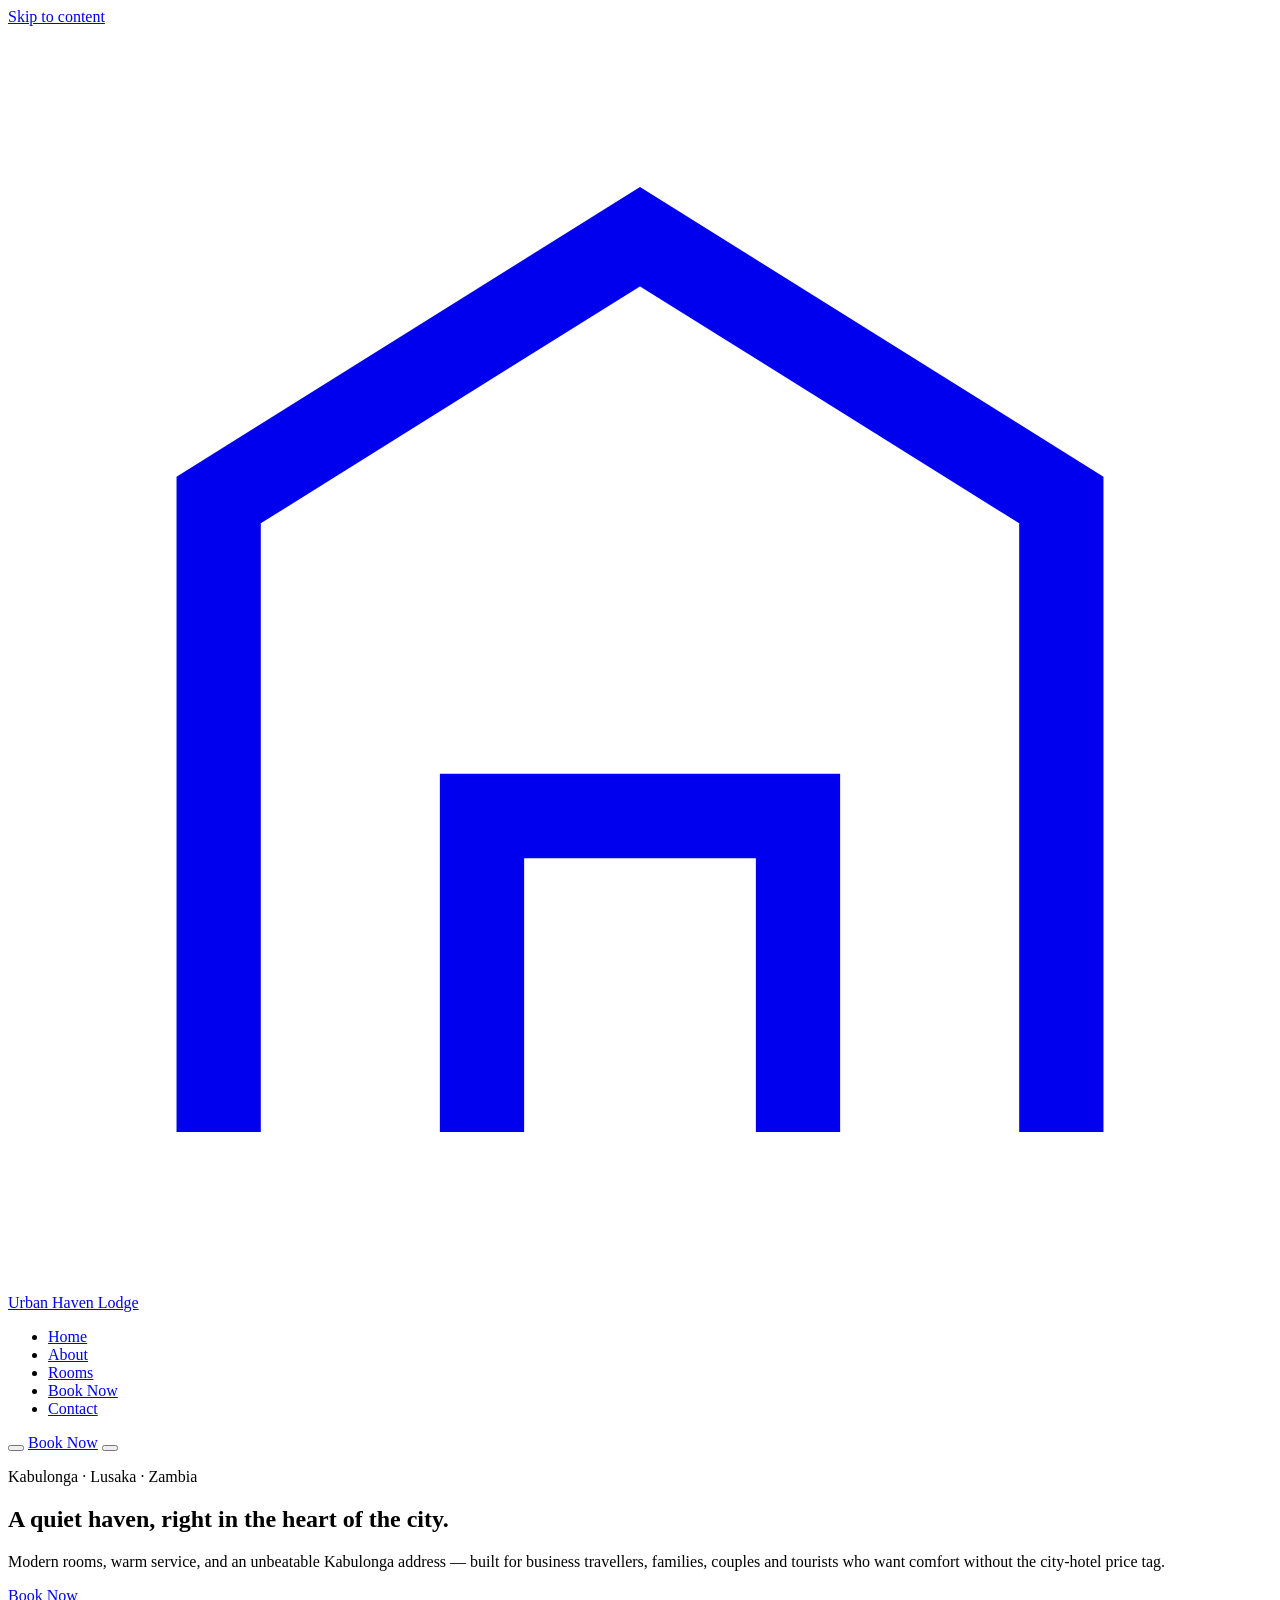
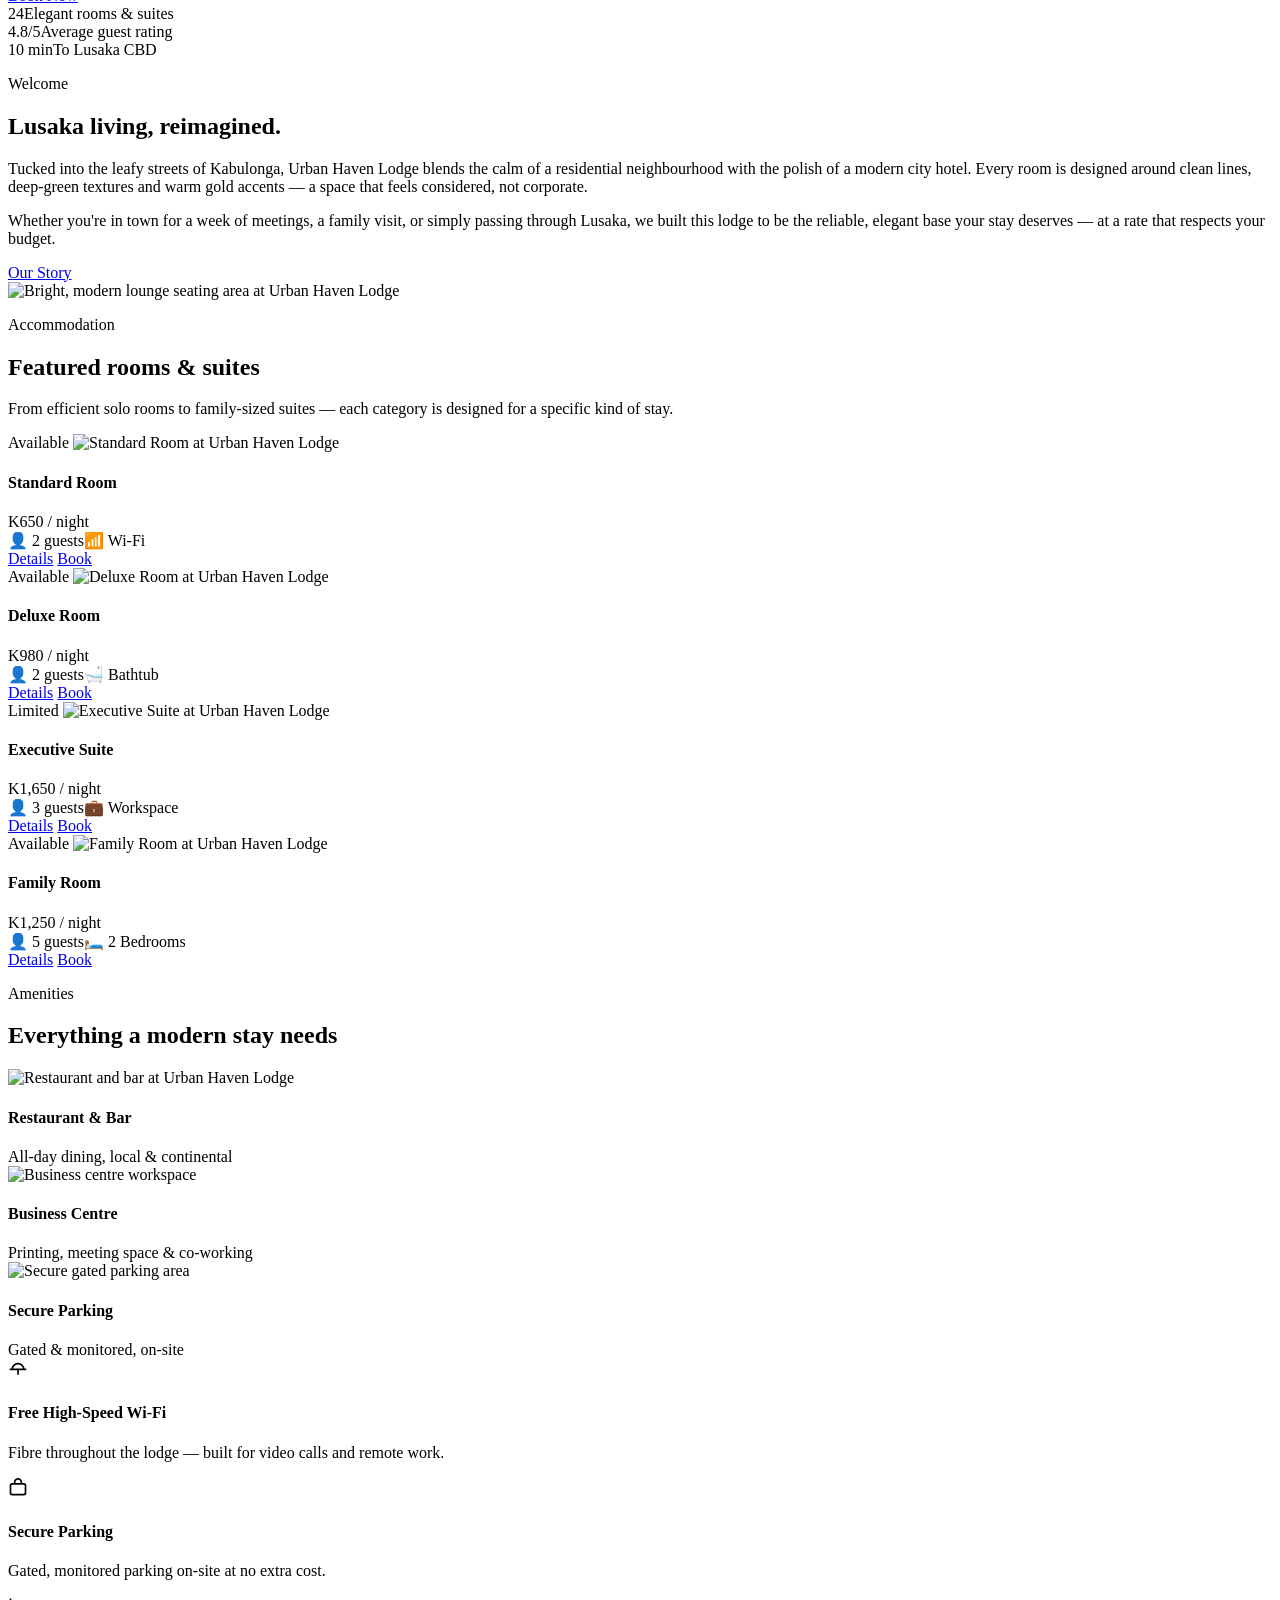
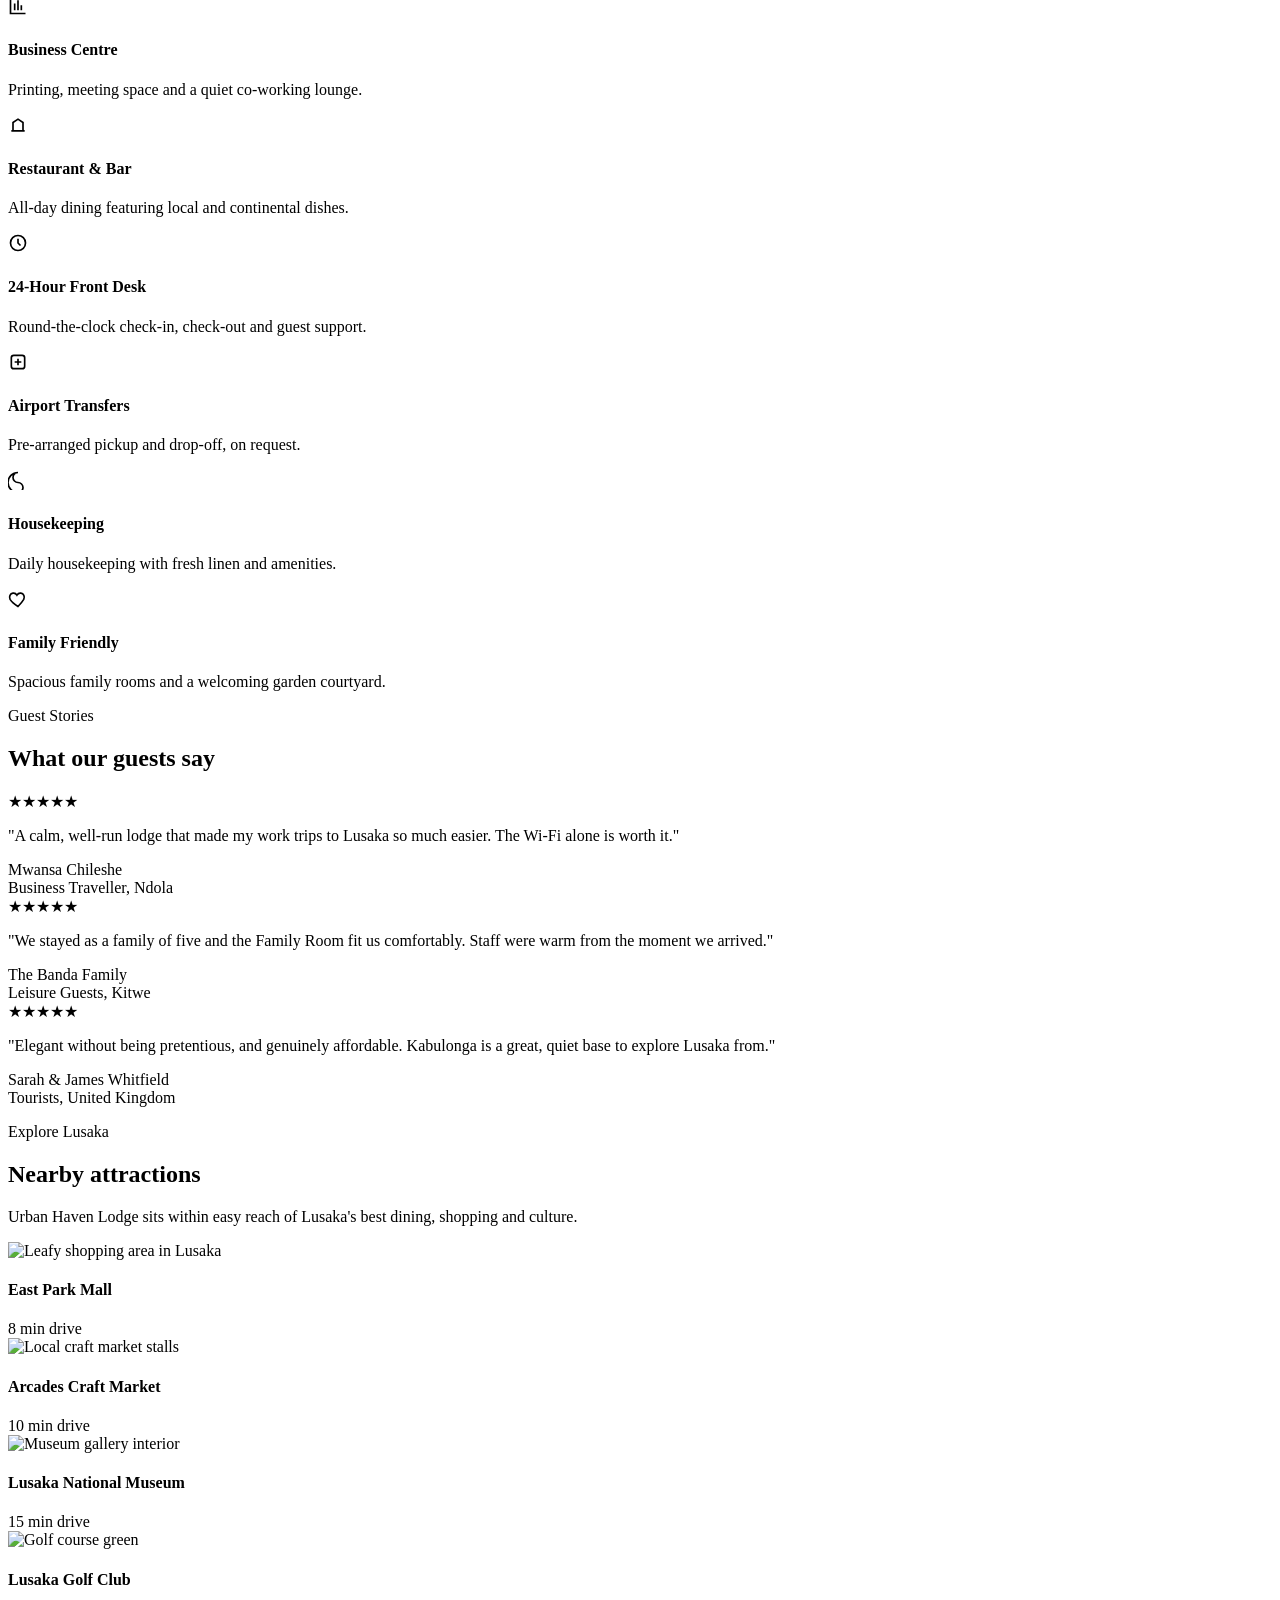
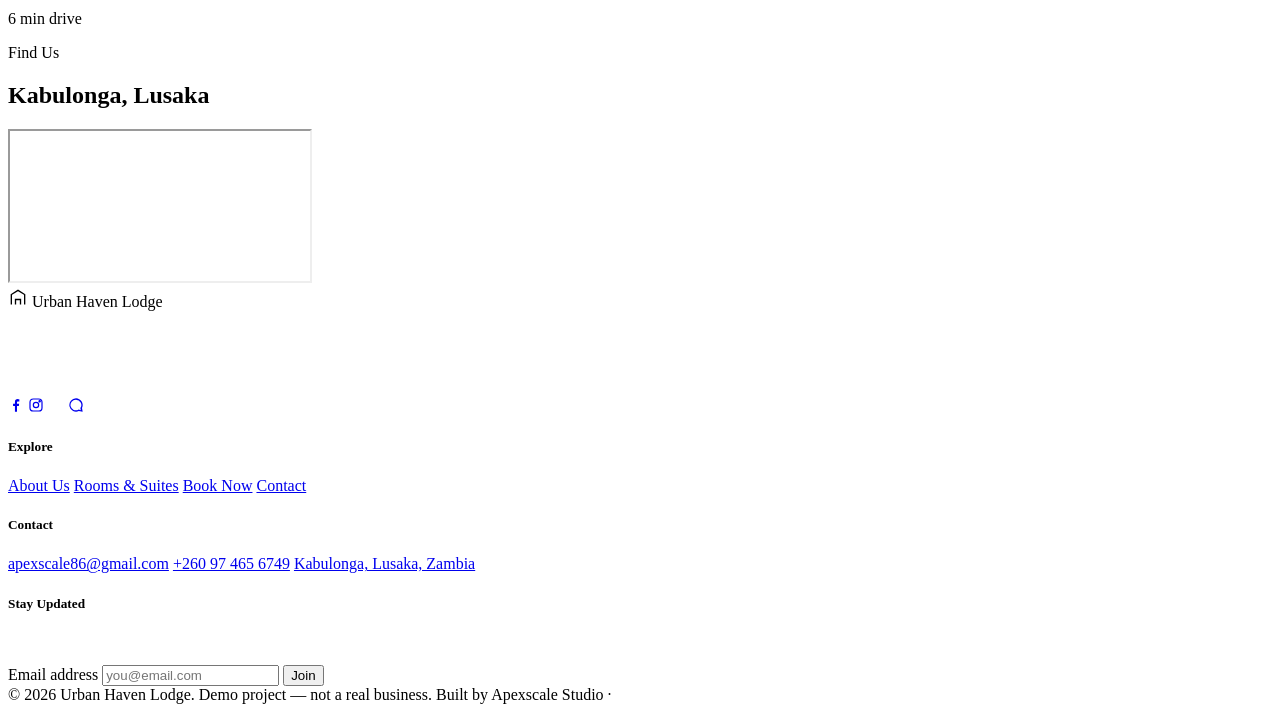
==== index.html @ d91c9e2f "Rename index (11).html to index.html" ====
<!DOCTYPE html>
<html>

<head>
  <meta charset="UTF-8">
  <meta name="viewport" content="width=device-width, initial-scale=1">
  <title></title>
</head>

<body>
  
</body>

</html>
<!DOCTYPE html>
<html lang="en">
<head>
<meta charset="UTF-8">
<meta name="viewport" content="width=device-width, initial-scale=1.0">
<title>Urban Haven Lodge — Boutique City Lodge in Kabulonga, Lusaka</title>
<meta name="description" content="Urban Haven Lodge is a modern, elegant city lodge in Kabulonga, Lusaka — designed for business travellers, families, couples and tourists. Book your stay today.">
<link rel="preconnect" href="https://fonts.googleapis.com">
<link href="https://fonts.googleapis.com/css2?family=Fraunces:opsz,wght@9..144,500;9..144,600;9..144,700&family=Inter:wght@400;500;600;700&family=JetBrains+Mono:wght@500&display=swap" rel="stylesheet">
<link rel="stylesheet" href="assets/css/style.css">
</head>
<body>
<div class="page-loader"><div class="loader-mark" aria-hidden="true"></div></div>
<a class="skip-link" href="#main">Skip to content</a>

<!-- ============================= HEADER ============================= -->
<header class="site-header">
  <nav class="nav" aria-label="Primary">
    <a href="index.html" class="brand">
      <span class="brand-mark" aria-hidden="true">
        <svg viewBox="0 0 24 24" fill="none" stroke="currentColor" stroke-width="1.6"><path d="M4 21V9l8-5 8 5v12"/><path d="M9 21v-6h6v6"/></svg>
      </span>
      Urban Haven Lodge
    </a>
    <ul class="nav-links" id="nav-links">
      <li><a href="index.html" class="active">Home</a></li>
      <li><a href="about.html">About</a></li>
      <li><a href="rooms.html">Rooms</a></li>
      <li><a href="booking.html">Book Now</a></li>
      <li><a href="contact.html">Contact</a></li>
    </ul>
    <div class="nav-actions">
      <button class="theme-toggle" aria-label="Toggle dark mode"></button>
      <a href="booking.html" class="btn btn-gold btn-sm">Book Now</a>
      <button class="nav-toggle" aria-label="Toggle menu" aria-expanded="false"></button>
    </div>
  </nav>
</header>

<main id="main">

  <!-- ============================= HERO ============================= -->
  <section class="hero" style="--hero-img:url('https://images.unsplash.com/photo-1566073771259-6a8506099945?q=80&w=1740&auto=format&fit=crop')">
    <div class="hero-inner">
      <div>
        <p class="hero-eyebrow">Kabulonga · Lusaka · Zambia</p>
        <h1>A quiet haven, right in the heart of the city.</h1>
        <p>Modern rooms, warm service, and an unbeatable Kabulonga address — built for business travellers, families, couples and tourists who want comfort without the city-hotel price tag.</p>
        <div class="hero-ctas">
          <a href="booking.html" class="btn btn-gold">Book Now</a>
          <a href="rooms.html" class="btn btn-outline" style="color:#fff;">View Rooms</a>
        </div>
      </div>
      <div class="hero-stats">
        <div class="hero-stat"><span class="num">24</span><span class="label">Elegant rooms &amp; suites</span></div>
        <div class="hero-stat"><span class="num">4.8/5</span><span class="label">Average guest rating</span></div>
        <div class="hero-stat"><span class="num">10 min</span><span class="label">To Lusaka CBD</span></div>
      </div>
    </div>
  </section>

  <!-- ============================= INTRO ============================= -->
  <section class="section">
    <div class="container split">
      <div>
        <p class="eyebrow">Welcome</p>
        <h2>Lusaka living, reimagined.</h2>
        <div class="rule"></div>
        <p>Tucked into the leafy streets of Kabulonga, Urban Haven Lodge blends the calm of a residential neighbourhood with the polish of a modern city hotel. Every room is designed around clean lines, deep-green textures and warm gold accents — a space that feels considered, not corporate.</p>
        <p>Whether you're in town for a week of meetings, a family visit, or simply passing through Lusaka, we built this lodge to be the reliable, elegant base your stay deserves — at a rate that respects your budget.</p>
        <a href="about.html" class="btn btn-primary">Our Story</a>
      </div>
      <img src="https://images.unsplash.com/photo-1631049307264-da0ec9d70304?q=80&w=1200&auto=format&fit=crop" alt="Bright, modern lounge seating area at Urban Haven Lodge" loading="lazy">
    </div>
  </section>

  <!-- ============================= FEATURED ROOMS ============================= -->
  <section class="section section-alt">
    <div class="container">
      <div class="section-head center">
        <p class="eyebrow">Accommodation</p>
        <h2>Featured rooms &amp; suites</h2>
        <p>From efficient solo rooms to family-sized suites — each category is designed for a specific kind of stay.</p>
      </div>

      <div class="grid-4">
        <!-- Standard -->
        <article class="room-card" data-room-card data-name="standard room" data-capacity="2">
          <div class="room-media">
            <span class="badge available">Available</span>
            <img src="https://images.unsplash.com/photo-1611892440504-42a792e24d32?q=80&w=900&auto=format&fit=crop" alt="Standard Room at Urban Haven Lodge" loading="lazy">
          </div>
          <div class="room-body">
            <h4>Standard Room</h4>
            <div class="room-price">K650 <span>/ night</span></div>
            <div class="room-meta"><span>👤 2 guests</span><span>📶 Wi-Fi</span></div>
            <div class="room-actions">
              <a href="rooms.html#standard" class="btn btn-outline btn-sm">Details</a>
              <a href="booking.html?room=standard" class="btn btn-primary btn-sm">Book</a>
            </div>
          </div>
        </article>
        <!-- Deluxe -->
        <article class="room-card" data-room-card data-name="deluxe room" data-capacity="2">
          <div class="room-media">
            <span class="badge available">Available</span>
            <img src="https://images.unsplash.com/photo-1590490360182-c33d57733427?q=80&w=900&auto=format&fit=crop" alt="Deluxe Room at Urban Haven Lodge" loading="lazy">
          </div>
          <div class="room-body">
            <h4>Deluxe Room</h4>
            <div class="room-price">K980 <span>/ night</span></div>
            <div class="room-meta"><span>👤 2 guests</span><span>🛁 Bathtub</span></div>
            <div class="room-actions">
              <a href="rooms.html#deluxe" class="btn btn-outline btn-sm">Details</a>
              <a href="booking.html?room=deluxe" class="btn btn-primary btn-sm">Book</a>
            </div>
          </div>
        </article>
        <!-- Executive -->
        <article class="room-card" data-room-card data-name="executive suite" data-capacity="3">
          <div class="room-media">
            <span class="badge limited">Limited</span>
            <img src="https://images.unsplash.com/photo-1582719508461-905c673771fd?q=80&w=900&auto=format&fit=crop" alt="Executive Suite at Urban Haven Lodge" loading="lazy">
          </div>
          <div class="room-body">
            <h4>Executive Suite</h4>
            <div class="room-price">K1,650 <span>/ night</span></div>
            <div class="room-meta"><span>👤 3 guests</span><span>💼 Workspace</span></div>
            <div class="room-actions">
              <a href="rooms.html#executive" class="btn btn-outline btn-sm">Details</a>
              <a href="booking.html?room=executive" class="btn btn-primary btn-sm">Book</a>
            </div>
          </div>
        </article>
        <!-- Family -->
        <article class="room-card" data-room-card data-name="family room" data-capacity="5">
          <div class="room-media">
            <span class="badge available">Available</span>
            <img src="https://images.unsplash.com/photo-1522771739844-6a9f6d5f14af?q=80&w=900&auto=format&fit=crop" alt="Family Room at Urban Haven Lodge" loading="lazy">
          </div>
          <div class="room-body">
            <h4>Family Room</h4>
            <div class="room-price">K1,250 <span>/ night</span></div>
            <div class="room-meta"><span>👤 5 guests</span><span>🛏️ 2 Bedrooms</span></div>
            <div class="room-actions">
              <a href="rooms.html#family" class="btn btn-outline btn-sm">Details</a>
              <a href="booking.html?room=family" class="btn btn-primary btn-sm">Book</a>
            </div>
          </div>
        </article>
      </div>
    </div>
  </section>

  <!-- ============================= AMENITIES ============================= -->
  <section class="section">
    <div class="container">
      <div class="section-head center">
        <p class="eyebrow">Amenities</p>
        <h2>Everything a modern stay needs</h2>
      </div>

      <div class="grid-3" style="margin-bottom:var(--space-6);">
        <div class="attraction-card">
          <img src="https://images.unsplash.com/photo-1414235077428-338989a2e8c0?q=80&w=800&auto=format&fit=crop" alt="Restaurant and bar at Urban Haven Lodge" loading="lazy">
          <div class="attraction-overlay"><h4>Restaurant &amp; Bar</h4><span>All-day dining, local &amp; continental</span></div>
        </div>
        <div class="attraction-card">
          <img src="https://images.unsplash.com/photo-1497366216548-37526070297c?q=80&w=800&auto=format&fit=crop" alt="Business centre workspace" loading="lazy">
          <div class="attraction-overlay"><h4>Business Centre</h4><span>Printing, meeting space &amp; co-working</span></div>
        </div>
        <div class="attraction-card">
          <img src="https://images.unsplash.com/photo-1621293954908-907159247fc8?q=80&w=800&auto=format&fit=crop" alt="Secure gated parking area" loading="lazy">
          <div class="attraction-overlay"><h4>Secure Parking</h4><span>Gated &amp; monitored, on-site</span></div>
        </div>
      </div>

      <div class="grid-4">
        <div class="amenity-item">
          <div class="amenity-icon"><svg width="20" height="20" viewBox="0 0 24 24" fill="none" stroke="currentColor" stroke-width="2"><path d="M5 12.5a7 7 0 0 1 14 0M2 12.5h20M12 12.5V19"/></svg></div>
          <h4>Free High-Speed Wi-Fi</h4>
          <p>Fibre throughout the lodge — built for video calls and remote work.</p>
        </div>
        <div class="amenity-item">
          <div class="amenity-icon"><svg width="20" height="20" viewBox="0 0 24 24" fill="none" stroke="currentColor" stroke-width="2"><rect x="3" y="7" width="18" height="13" rx="2"/><path d="M8 7V5a4 4 0 0 1 8 0v2"/></svg></div>
          <h4>Secure Parking</h4>
          <p>Gated, monitored parking on-site at no extra cost.</p>
        </div>
        <div class="amenity-item">
          <div class="amenity-icon"><svg width="20" height="20" viewBox="0 0 24 24" fill="none" stroke="currentColor" stroke-width="2"><path d="M3 3v18h18M8 17V9m4 8V5m4 12v-6"/></svg></div>
          <h4>Business Centre</h4>
          <p>Printing, meeting space and a quiet co-working lounge.</p>
        </div>
        <div class="amenity-item">
          <div class="amenity-icon"><svg width="20" height="20" viewBox="0 0 24 24" fill="none" stroke="currentColor" stroke-width="2"><path d="M4 19h16M6 19V9l6-4 6 4v10"/></svg></div>
          <h4>Restaurant &amp; Bar</h4>
          <p>All-day dining featuring local and continental dishes.</p>
        </div>
        <div class="amenity-item">
          <div class="amenity-icon"><svg width="20" height="20" viewBox="0 0 24 24" fill="none" stroke="currentColor" stroke-width="2"><circle cx="12" cy="12" r="9"/><path d="M12 7v5l3 3"/></svg></div>
          <h4>24-Hour Front Desk</h4>
          <p>Round-the-clock check-in, check-out and guest support.</p>
        </div>
        <div class="amenity-item">
          <div class="amenity-icon"><svg width="20" height="20" viewBox="0 0 24 24" fill="none" stroke="currentColor" stroke-width="2"><rect x="4" y="4" width="16" height="16" rx="3"/><path d="M8 12h8M12 8v8"/></svg></div>
          <h4>Airport Transfers</h4>
          <p>Pre-arranged pickup and drop-off, on request.</p>
        </div>
        <div class="amenity-item">
          <div class="amenity-icon"><svg width="20" height="20" viewBox="0 0 24 24" fill="none" stroke="currentColor" stroke-width="2"><path d="M12 3a6 6 0 0 0 0 12 6 6 0 0 1 0 12 9 9 0 1 1 0-24z"/></svg></div>
          <h4>Housekeeping</h4>
          <p>Daily housekeeping with fresh linen and amenities.</p>
        </div>
        <div class="amenity-item">
          <div class="amenity-icon"><svg width="20" height="20" viewBox="0 0 24 24" fill="none" stroke="currentColor" stroke-width="2"><path d="M12 21s-7-4.35-9.5-8.5C.9 9 2.6 5.5 6 5c2-.3 3.7.8 4.7 2.4C11.7 5.8 13.4 4.7 15.4 5c3.4.5 5.1 4 3.5 7.5C16.4 16.65 12 21 12 21z"/></svg></div>
          <h4>Family Friendly</h4>
          <p>Spacious family rooms and a welcoming garden courtyard.</p>
        </div>
      </div>
    </div>
  </section>

  <!-- ============================= TESTIMONIALS ============================= -->
  <section class="section section-alt">
    <div class="container">
      <div class="section-head center">
        <p class="eyebrow">Guest Stories</p>
        <h2>What our guests say</h2>
      </div>
      <div class="testimonial-slider">
        <div class="testimonial-slide">
          <div class="stars">★★★★★</div>
          <p class="testimonial-quote">"A calm, well-run lodge that made my work trips to Lusaka so much easier. The Wi-Fi alone is worth it."</p>
          <div class="testimonial-author">Mwansa Chileshe</div>
          <div class="testimonial-role">Business Traveller, Ndola</div>
        </div>
        <div class="testimonial-slide">
          <div class="stars">★★★★★</div>
          <p class="testimonial-quote">"We stayed as a family of five and the Family Room fit us comfortably. Staff were warm from the moment we arrived."</p>
          <div class="testimonial-author">The Banda Family</div>
          <div class="testimonial-role">Leisure Guests, Kitwe</div>
        </div>
        <div class="testimonial-slide">
          <div class="stars">★★★★★</div>
          <p class="testimonial-quote">"Elegant without being pretentious, and genuinely affordable. Kabulonga is a great, quiet base to explore Lusaka from."</p>
          <div class="testimonial-author">Sarah &amp; James Whitfield</div>
          <div class="testimonial-role">Tourists, United Kingdom</div>
        </div>
      </div>
      <div class="slider-dots"></div>
    </div>
  </section>

  <!-- ============================= NEARBY ATTRACTIONS ============================= -->
  <section class="section">
    <div class="container">
      <div class="section-head center">
        <p class="eyebrow">Explore Lusaka</p>
        <h2>Nearby attractions</h2>
        <p>Urban Haven Lodge sits within easy reach of Lusaka's best dining, shopping and culture.</p>
      </div>
      <div class="grid-4">
        <div class="attraction-card">
          <img src="https://images.unsplash.com/photo-1555529771-122e5d9f2341?q=80&w=800&auto=format&fit=crop" alt="Leafy shopping area in Lusaka" loading="lazy">
          <div class="attraction-overlay"><h4>East Park Mall</h4><span>8 min drive</span></div>
        </div>
        <div class="attraction-card">
          <img src="https://images.unsplash.com/photo-1587474260584-136574528ed5?q=80&w=800&auto=format&fit=crop" alt="Local craft market stalls" loading="lazy">
          <div class="attraction-overlay"><h4>Arcades Craft Market</h4><span>10 min drive</span></div>
        </div>
        <div class="attraction-card">
          <img src="https://images.unsplash.com/photo-1600891964092-4316c288032e?q=80&w=800&auto=format&fit=crop" alt="Museum gallery interior" loading="lazy">
          <div class="attraction-overlay"><h4>Lusaka National Museum</h4><span>15 min drive</span></div>
        </div>
        <div class="attraction-card">
          <img src="https://images.unsplash.com/photo-1554118811-1e0d58224f24?q=80&w=800&auto=format&fit=crop" alt="Golf course green" loading="lazy">
          <div class="attraction-overlay"><h4>Lusaka Golf Club</h4><span>6 min drive</span></div>
        </div>
      </div>
    </div>
  </section>

  <!-- ============================= MAP ============================= -->
  <section class="section section-alt">
    <div class="container">
      <div class="section-head center">
        <p class="eyebrow">Find Us</p>
        <h2>Kabulonga, Lusaka</h2>
      </div>
      <div class="map-placeholder">
        <!-- Replace the src below with your verified Google Maps embed URL before going live -->
        <iframe title="Map showing Urban Haven Lodge location in Kabulonga, Lusaka" loading="lazy"
          src="https://maps.google.com/maps?q=Kabulonga%2C%20Lusaka%2C%20Zambia&t=&z=14&ie=UTF8&iwloc=&output=embed"
          allowfullscreen></iframe>
      </div>
    </div>
  </section>

</main>

<!-- ============================= FOOTER ============================= -->
<footer class="site-footer">
  <div class="container">
    <div class="footer-grid">
      <div>
        <div class="brand" style="margin-bottom:1rem;">
          <span class="brand-mark" aria-hidden="true"><svg viewBox="0 0 24 24" fill="none" stroke="currentColor" stroke-width="1.6" width="20" height="20"><path d="M4 21V9l8-5 8 5v12"/><path d="M9 21v-6h6v6"/></svg></span>
          Urban Haven Lodge
        </div>
        <p style="color:rgba(255,255,255,0.65); max-width:32ch;">A modern, elegant city lodge in Kabulonga, Lusaka — built for every kind of traveller.</p>
        <div class="social-row" aria-label="Social media">
          <a href="#" aria-label="Facebook"><svg width="16" height="16" viewBox="0 0 24 24" fill="currentColor"><path d="M13.5 22v-8.4h2.8l.4-3.3h-3.2V8.2c0-.95.27-1.6 1.63-1.6H17V3.5A22 22 0 0 0 14.5 3c-2.44 0-4.1 1.49-4.1 4.22V10.3H7.6v3.3h2.8V22h3.1z"/></svg></a>
          <a href="#" aria-label="Instagram"><svg width="16" height="16" viewBox="0 0 24 24" fill="none" stroke="currentColor" stroke-width="1.8"><rect x="3" y="3" width="18" height="18" rx="5"/><circle cx="12" cy="12" r="4"/><circle cx="17.5" cy="6.5" r="1"/></svg></a>
          <a href="#" aria-label="X (Twitter)"><svg width="16" height="16" viewBox="0 0 24 24" fill="currentColor"><path d="M4 4l16 16M20 4L4 20"/></svg></a>
          <a href="https://wa.me/260974656749" aria-label="WhatsApp"><svg width="16" height="16" viewBox="0 0 24 24" fill="currentColor"><path d="M12 2a10 10 0 0 0-8.5 15.2L2 22l4.9-1.4A10 10 0 1 0 12 2z" opacity="0"/><path d="M12 2a10 10 0 1 0 4.2 19.1L22 22l-1-5.6A10 10 0 0 0 12 2zm0 2a8 8 0 0 1 6.8 12.2l-.2.3.6 3.2-3.3-.9-.3.2A8 8 0 1 1 12 4z"/></svg></a>
        </div>
      </div>
      <div>
        <h5>Explore</h5>
        <a href="about.html">About Us</a>
        <a href="rooms.html">Rooms &amp; Suites</a>
        <a href="booking.html">Book Now</a>
        <a href="contact.html">Contact</a>
      </div>
      <div>
        <h5>Contact</h5>
        <a href="mailto:apexscale86@gmail.com">apexscale86@gmail.com</a>
        <a href="tel:+260974656749">+260 97 465 6749</a>
        <a href="#">Kabulonga, Lusaka, Zambia</a>
      </div>
      <div>
        <h5>Stay Updated</h5>
        <p style="color:rgba(255,255,255,0.65); font-size:0.9rem;">Offers and lodge news, occasionally.</p>
        <form class="newsletter-form">
          <label class="hidden" for="newsletter-email">Email address</label>
          <input id="newsletter-email" type="email" name="email" placeholder="you@email.com" required>
          <button type="submit" class="btn btn-gold btn-sm">Join</button>
        </form>
      </div>
    </div>
    <div class="footer-bottom">
      <span>&copy; 2026 Urban Haven Lodge. Demo project — not a real business.</span>
      <span>Built by Apexscale Studio · <a href="admin.html" style="color:rgba(255,255,255,0.5);">Staff Login</a></span>
    </div>
  </div>
</footer>

<script src="https://cdn.jsdelivr.net/npm/@supabase/supabase-js@2/dist/umd/supabase.js"></script>
<script src="assets/js/data-store.js"></script>
<script src="assets/js/main.js"></script>
</body>
</html>
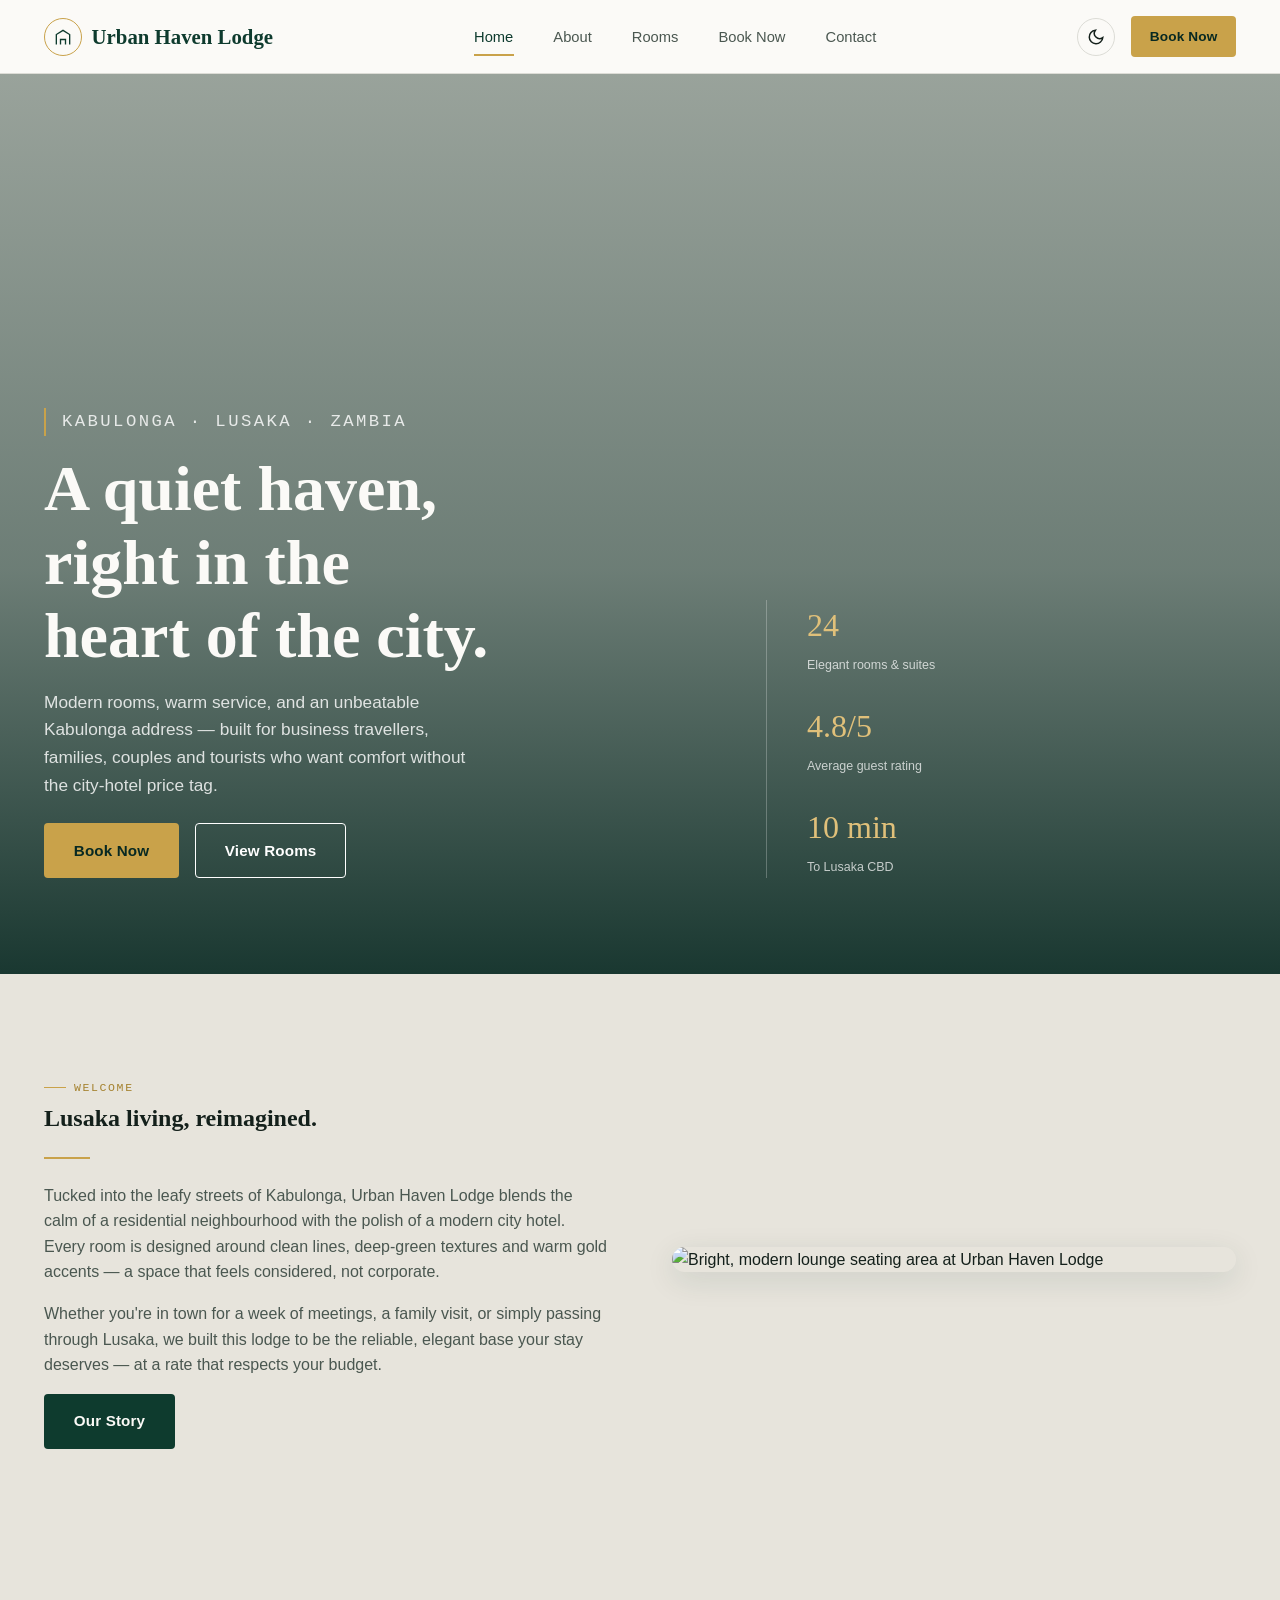
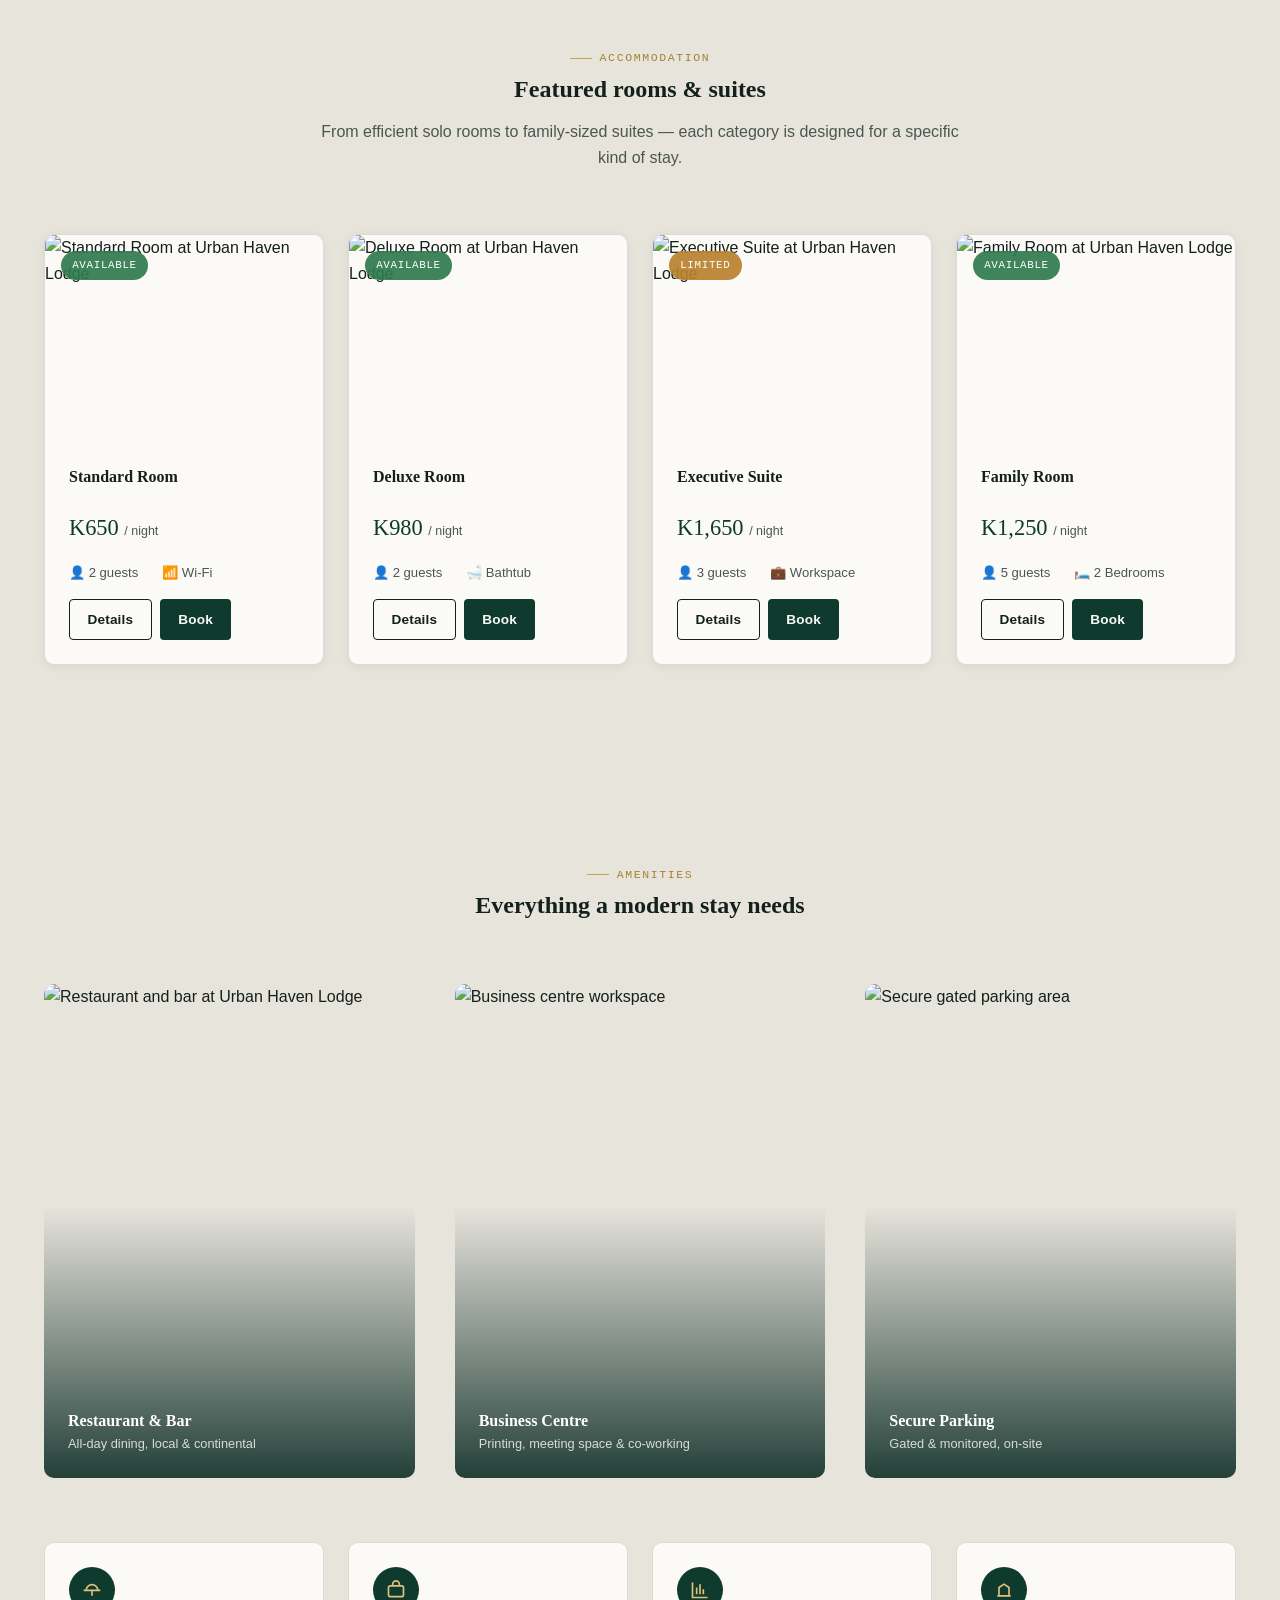
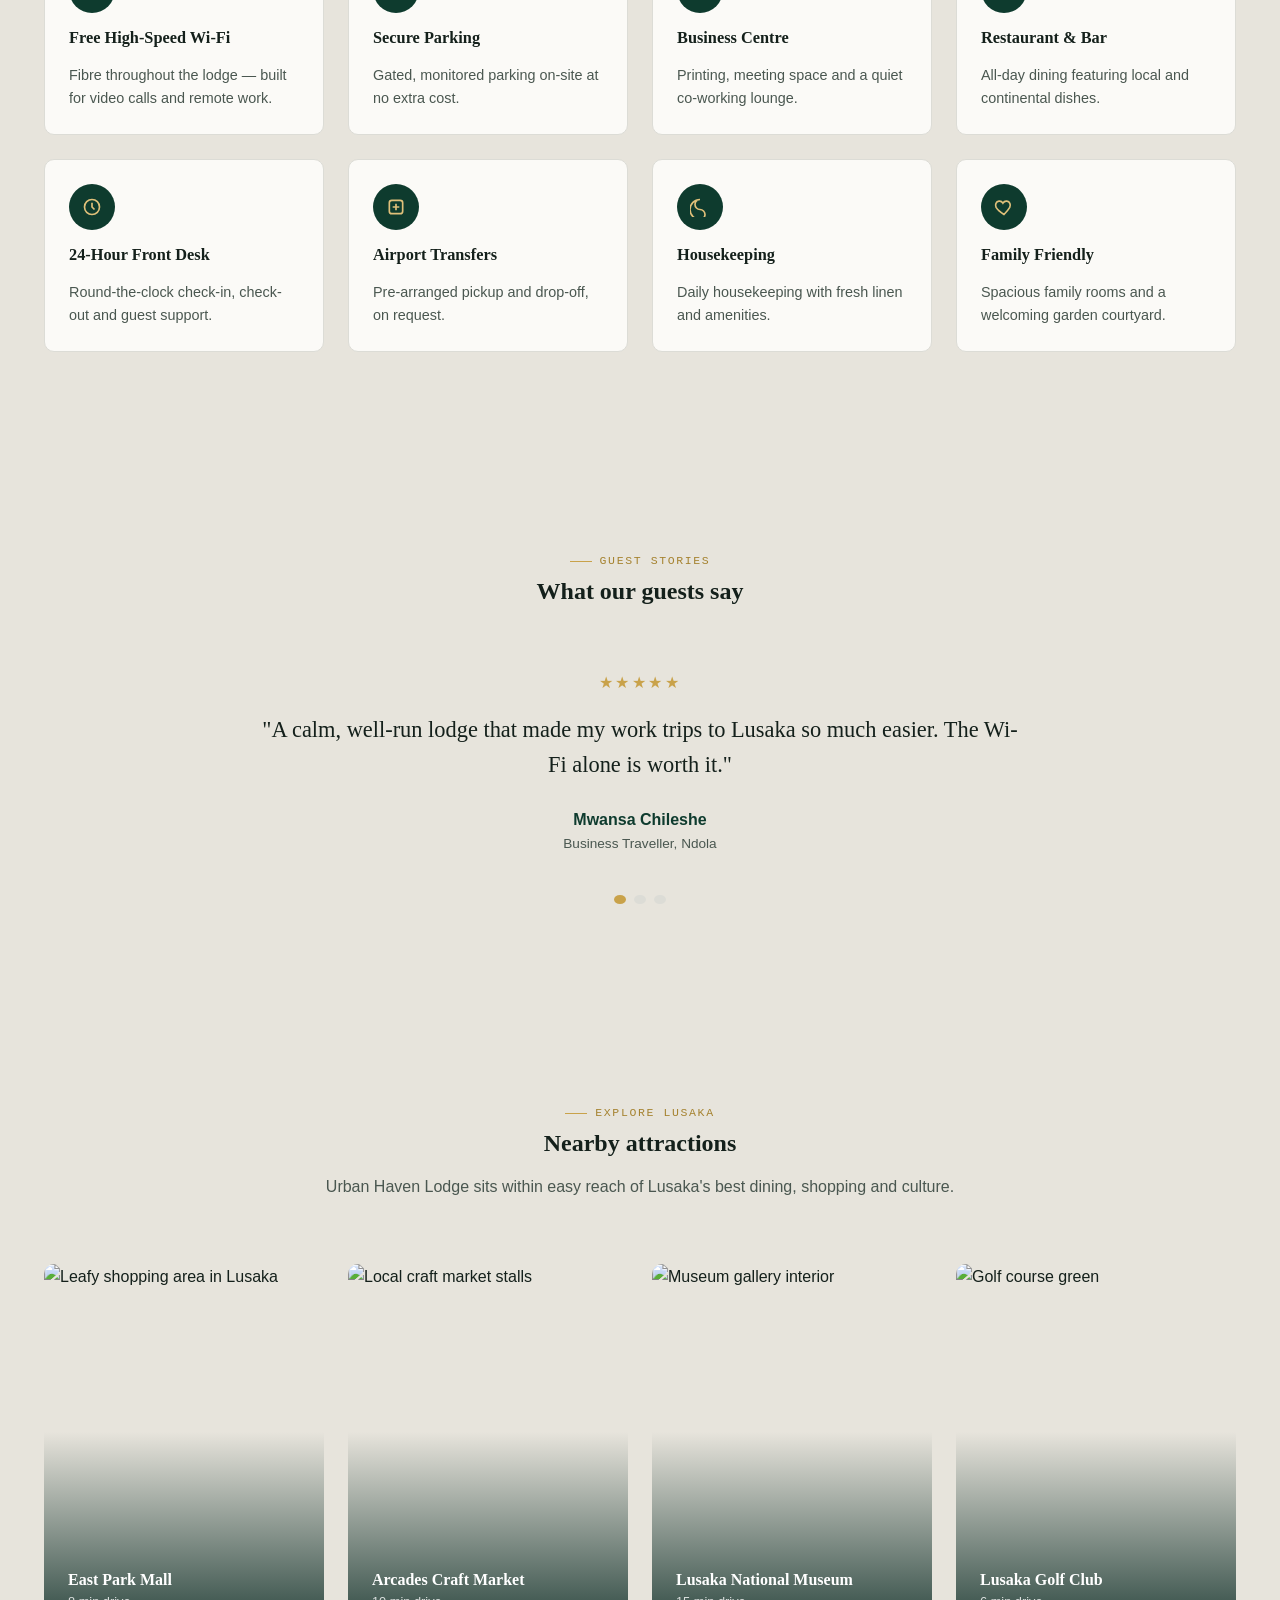
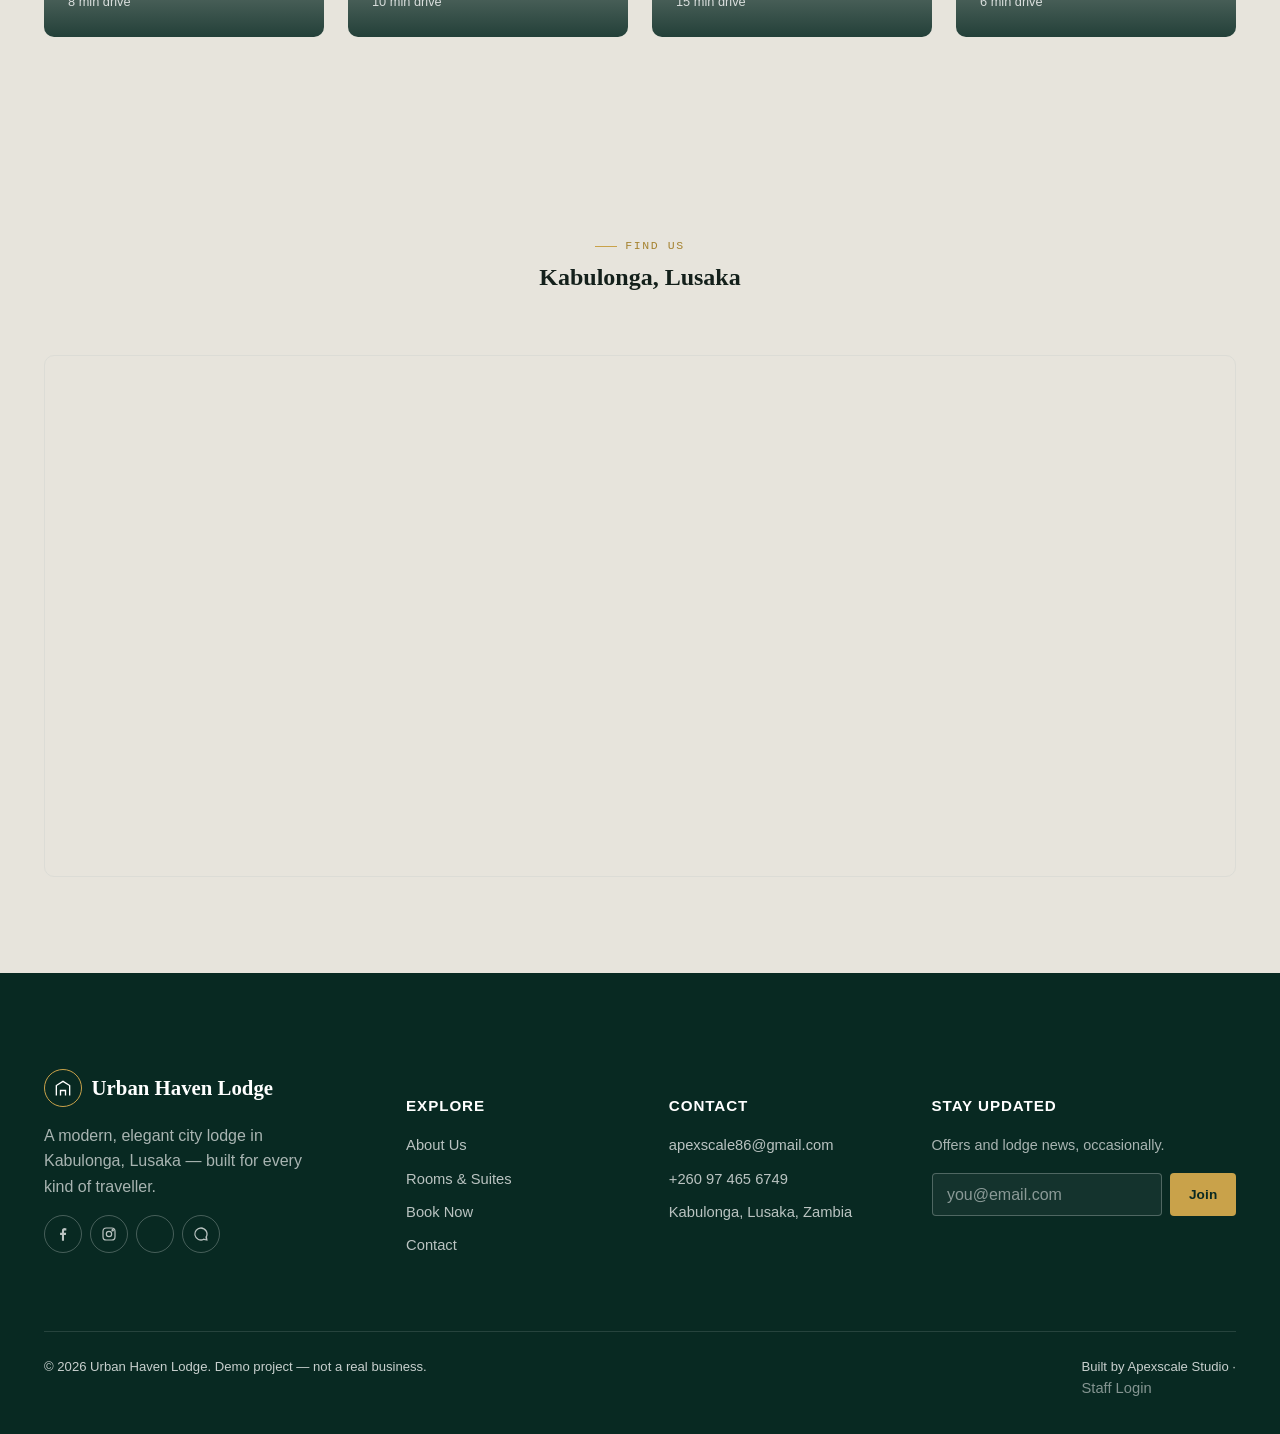
==== commit d9ba1370: "Fix stylesheet link case sensitivity Updated the stylesheet link to use the correct case for the CSS" ====
--- a/index.html
+++ b/index.html
@@ -21,7 +21,7 @@
 <meta name="description" content="Urban Haven Lodge is a modern, elegant city lodge in Kabulonga, Lusaka — designed for business travellers, families, couples and tourists. Book your stay today.">
 <link rel="preconnect" href="https://fonts.googleapis.com">
 <link href="https://fonts.googleapis.com/css2?family=Fraunces:opsz,wght@9..144,500;9..144,600;9..144,700&family=Inter:wght@400;500;600;700&family=JetBrains+Mono:wght@500&display=swap" rel="stylesheet">
-<link rel="stylesheet" href="assets/css/style.css">
+<link rel="stylesheet" href="assets/CSS/style.css">
 </head>
 <body>
 <div class="page-loader"><div class="loader-mark" aria-hidden="true"></div></div>
--- a/assets/CSS/style.css
+++ b/assets/CSS/style.css
@@ -0,0 +1,659 @@
+/* =========================================================================
+   URBAN HAVEN LODGE — CORE STYLESHEET
+   Design tokens: Deep Green / White / Gold / Light Gray
+   Typography: Fraunces (display) + Inter (body) + JetBrains Mono (data/labels)
+   ========================================================================= */
+
+:root {
+  /* --- Color tokens --- */
+  --color-primary: #0e3b2e;        /* deep green */
+  --color-primary-light: #16513f;
+  --color-primary-dark: #082922;
+  --color-secondary: #fbfaf7;      /* white (slightly warmed, not stark) */
+  --color-accent: #c9a24a;         /* gold */
+  --color-accent-light: #e0c07a;
+  --color-accent-dark: #a5822f;
+  --color-bg: #e7e4dc;             /* light gray, deepened */
+  --color-bg-alt: #dbd7cc;
+  --color-ink: #14201b;
+  --color-ink-soft: #4a5750;
+  --color-border: #dcdcd6;
+  --color-success: #2f7a4f;
+  --color-warning: #b9812f;
+  --color-danger: #a8402f;
+
+  /* --- Dark mode tokens (overridden below) --- */
+  --surface: var(--color-secondary);
+  --surface-alt: var(--color-bg);
+  --text: var(--color-ink);
+  --text-soft: var(--color-ink-soft);
+  --border: var(--color-border);
+
+  /* --- Type --- */
+  --font-display: 'Fraunces', Georgia, serif;
+  --font-body: 'Inter', -apple-system, BlinkMacSystemFont, sans-serif;
+  --font-mono: 'JetBrains Mono', ui-monospace, monospace;
+
+  /* --- Spacing scale --- */
+  --space-1: 0.25rem;
+  --space-2: 0.5rem;
+  --space-3: 1rem;
+  --space-4: 1.5rem;
+  --space-5: 2.5rem;
+  --space-6: 4rem;
+  --space-7: 6rem;
+
+  /* --- Misc --- */
+  --radius-sm: 4px;
+  --radius-md: 10px;
+  --radius-lg: 18px;
+  --shadow-sm: 0 2px 8px rgba(14, 59, 46, 0.08);
+  --shadow-md: 0 8px 30px rgba(14, 59, 46, 0.12);
+  --shadow-lg: 0 20px 60px rgba(14, 59, 46, 0.18);
+  --container: 1240px;
+  --transition: 220ms cubic-bezier(0.4, 0, 0.2, 1);
+}
+
+[data-theme="dark"] {
+  --surface: #10241d;
+  --surface-alt: #0b1b16;
+  --text: #eef2f0;
+  --text-soft: #b7c3bd;
+  --border: #1f3a30;
+  --color-bg: #0b1b16;
+  --color-bg-alt: #0e211a;
+}
+
+/* --- Reset --- */
+* , *::before, *::after { box-sizing: border-box; }
+html { scroll-behavior: smooth; }
+@media (prefers-reduced-motion: reduce) {
+  html { scroll-behavior: auto; }
+  * { animation-duration: 0.001ms !important; animation-iteration-count: 1 !important; transition-duration: 0.001ms !important; }
+}
+body {
+  margin: 0;
+  font-family: var(--font-body);
+  color: var(--text);
+  background: var(--color-bg);
+  line-height: 1.6;
+  -webkit-font-smoothing: antialiased;
+}
+img { max-width: 100%; display: block; }
+a { color: inherit; text-decoration: none; }
+ul { list-style: none; margin: 0; padding: 0; }
+button { font-family: inherit; cursor: pointer; }
+input, select, textarea { font-family: inherit; font-size: 1rem; }
+h1, h2, h3, h4 { font-family: var(--font-display); margin: 0 0 var(--space-3); line-height: 1.15; font-weight: 600; color: var(--text); }
+p { margin: 0 0 var(--space-3); color: var(--text-soft); }
+
+:focus-visible {
+  outline: 2px solid var(--color-accent);
+  outline-offset: 3px;
+}
+
+.container { max-width: var(--container); margin: 0 auto; padding: 0 var(--space-3); }
+.section { padding: var(--space-5) 0; }
+.section-alt { background: var(--surface-alt); }
+@media (min-width: 700px) {
+  .container { padding: 0 var(--space-4); }
+  .section { padding: var(--space-6) 0; }
+}
+@media (min-width: 1000px) {
+  .section { padding: var(--space-7) 0; }
+}
+.eyebrow {
+  font-family: var(--font-mono);
+  text-transform: uppercase;
+  letter-spacing: 0.14em;
+  font-size: 0.72rem;
+  color: var(--color-accent-dark);
+  display: inline-flex;
+  align-items: center;
+  gap: var(--space-2);
+  margin-bottom: var(--space-2);
+}
+.eyebrow::before {
+  content: "";
+  width: 22px;
+  height: 1px;
+  background: var(--color-accent);
+  display: inline-block;
+}
+.section-head { max-width: 640px; margin-bottom: var(--space-6); }
+.section-head.center { margin-left: auto; margin-right: auto; text-align: center; }
+
+/* --- Buttons --- */
+.btn {
+  display: inline-flex;
+  align-items: center;
+  justify-content: center;
+  gap: var(--space-2);
+  padding: 0.9rem 1.8rem;
+  border-radius: var(--radius-sm);
+  border: 1px solid transparent;
+  font-weight: 600;
+  font-size: 0.95rem;
+  letter-spacing: 0.01em;
+  transition: transform var(--transition), background var(--transition), color var(--transition), border-color var(--transition);
+  white-space: nowrap;
+}
+.btn:hover { transform: translateY(-2px); }
+.btn-gold {
+  background: var(--color-accent);
+  color: var(--color-primary-dark);
+}
+.btn-gold:hover { background: var(--color-accent-light); }
+.btn-outline {
+  background: transparent;
+  border-color: currentColor;
+  color: inherit;
+}
+.btn-outline:hover { background: var(--color-secondary); color: var(--color-primary-dark); }
+.btn-primary {
+  background: var(--color-primary);
+  color: var(--color-secondary);
+}
+.btn-primary:hover { background: var(--color-primary-light); }
+.btn-block { width: 100%; }
+.btn-sm { padding: 0.55rem 1.1rem; font-size: 0.85rem; }
+.btn:disabled { opacity: 0.5; cursor: not-allowed; transform: none; }
+
+/* =========================================================================
+   HEADER / NAV
+   ========================================================================= */
+.site-header {
+  position: sticky;
+  top: 0;
+  z-index: 100;
+  background: var(--surface);
+  border-bottom: 1px solid var(--border);
+}
+.nav {
+  display: flex;
+  align-items: center;
+  justify-content: space-between;
+  padding: var(--space-3) var(--space-4);
+  max-width: var(--container);
+  margin: 0 auto;
+}
+.brand {
+  display: flex;
+  align-items: center;
+  gap: 0.6rem;
+  font-family: var(--font-display);
+  font-size: 1.3rem;
+  font-weight: 600;
+  color: var(--color-primary);
+}
+[data-theme="dark"] .brand { color: var(--color-accent-light); }
+.brand-mark {
+  width: 38px; height: 38px;
+  border-radius: 50%;
+  border: 1.5px solid var(--color-accent);
+  display: flex; align-items: center; justify-content: center;
+}
+.brand-mark svg { width: 20px; height: 20px; }
+
+/* Mobile default: full-screen slide-in panel, hidden until toggled */
+.nav-links {
+  position: fixed;
+  inset: 64px 0 0 0;
+  background: var(--surface);
+  display: flex;
+  flex-direction: column;
+  align-items: flex-start;
+  padding: var(--space-5) var(--space-4);
+  gap: var(--space-4);
+  transform: translateX(100%);
+  transition: transform var(--transition);
+  border-top: 1px solid var(--border);
+  height: calc(100vh - 64px);
+  overflow-y: auto;
+}
+.nav-links.open { transform: translateX(0); }
+.nav-links a {
+  font-size: 1.05rem;
+  font-weight: 500;
+  color: var(--text-soft);
+  position: relative;
+  padding: 0.3rem 0;
+  transition: color var(--transition);
+}
+.nav-links a:hover, .nav-links a.active { color: var(--color-primary); }
+[data-theme="dark"] .nav-links a:hover, [data-theme="dark"] .nav-links a.active { color: var(--color-accent-light); }
+.nav-links a.active::after {
+  content: "";
+  position: absolute; left: 0; bottom: -6px;
+  width: 40px; height: 2px;
+  background: var(--color-accent);
+}
+.nav-actions { display: flex; align-items: center; gap: var(--space-2); }
+.theme-toggle {
+  background: none; border: 1px solid var(--border); border-radius: 50%;
+  width: 38px; height: 38px; display: flex; align-items: center; justify-content: center;
+  color: var(--text); flex-shrink: 0;
+}
+.nav-toggle {
+  display: block;
+  background: none; border: none;
+  width: 26px; height: 20px; position: relative; flex-shrink: 0;
+}
+.nav-toggle span, .nav-toggle::before, .nav-toggle::after {
+  content: ""; position: absolute; left: 0; width: 100%; height: 2px; background: var(--text); transition: var(--transition);
+}
+.nav-toggle::before { top: 0; }
+.nav-toggle span { top: 9px; }
+.nav-toggle::after { top: 18px; }
+.nav-toggle.open::before { transform: translateY(9px) rotate(45deg); }
+.nav-toggle.open::after { transform: translateY(-9px) rotate(-45deg); }
+.nav-toggle.open span { opacity: 0; }
+
+/* Desktop / tablet-landscape: inline row nav, toggle hidden */
+@media (min-width: 900px) {
+  .nav-links {
+    position: static;
+    inset: auto;
+    display: flex;
+    flex-direction: row;
+    align-items: center;
+    gap: var(--space-5);
+    padding: 0;
+    border-top: none;
+    height: auto;
+    overflow: visible;
+    transform: none;
+    background: transparent;
+  }
+  .nav-links a { font-size: 0.92rem; }
+  .nav-actions { gap: var(--space-3); }
+  .nav-toggle { display: none; }
+}
+
+/* =========================================================================
+   HERO
+   ========================================================================= */
+.hero {
+  position: relative;
+  min-height: 100svh;
+  display: flex;
+  align-items: flex-end;
+  color: var(--color-secondary);
+  background: linear-gradient(180deg, rgba(8,41,34,0.35) 0%, rgba(8,41,34,0.55) 55%, rgba(8,41,34,0.92) 100%), var(--hero-img) center/cover no-repeat;
+}
+.hero-inner {
+  max-width: var(--container);
+  margin: 0 auto;
+  width: 100%;
+  padding: var(--space-5) var(--space-3) var(--space-6);
+  display: grid;
+  grid-template-columns: 1fr;
+  gap: var(--space-5);
+  align-items: end;
+}
+.hero-eyebrow {
+  font-family: var(--font-mono);
+  letter-spacing: 0.14em;
+  text-transform: uppercase;
+  font-size: 0.68rem;
+  color: var(--color-accent-light);
+  border-left: 2px solid var(--color-accent);
+  padding-left: var(--space-3);
+  margin-bottom: var(--space-3);
+}
+.hero h1 {
+  font-size: clamp(2rem, 8vw, 4rem);
+  color: var(--color-secondary);
+  margin-bottom: var(--space-3);
+  max-width: 14ch;
+}
+.hero p { color: rgba(255,255,255,0.82); max-width: 44ch; font-size: 1rem; }
+.hero-ctas { display: flex; gap: var(--space-3); margin-top: var(--space-4); flex-wrap: wrap; }
+.hero-ctas .btn { flex: 1 1 auto; }
+.hero-stats {
+  display: flex; flex-direction: row; flex-wrap: wrap; gap: var(--space-4) var(--space-6);
+  border-top: 1px solid rgba(255,255,255,0.25);
+  padding-top: var(--space-4);
+}
+.hero-stat .num { font-family: var(--font-display); font-size: 1.6rem; color: var(--color-accent-light); display: block; }
+.hero-stat .label { font-size: 0.78rem; color: rgba(255,255,255,0.72); }
+
+@media (min-width: 700px) {
+  .hero-inner { padding: var(--space-6) var(--space-4) var(--space-7); }
+  .hero-ctas .btn { flex: 0 0 auto; }
+  .hero-stat .num { font-size: 1.8rem; }
+}
+@media (min-width: 900px) {
+  .hero-inner { grid-template-columns: 1.4fr 1fr; gap: var(--space-6); }
+  .hero-eyebrow { font-size: 0.75rem; }
+  .hero p { font-size: 1.08rem; }
+  .hero-stats {
+    flex-direction: column; flex-wrap: nowrap; gap: var(--space-4);
+    border-top: none; border-left: 1px solid rgba(255,255,255,0.25);
+    padding-top: 0; padding-left: var(--space-5);
+  }
+  .hero-stat .num { font-size: 2rem; }
+}
+
+/* =========================================================================
+   INTRO / SPLIT
+   ========================================================================= */
+.split {
+  display: grid;
+  grid-template-columns: 1fr;
+  gap: var(--space-4);
+  align-items: center;
+}
+.split img { border-radius: var(--radius-lg); box-shadow: var(--shadow-md); order: -1; }
+.split .rule {
+  width: 46px; height: 2px; background: var(--color-accent); margin: var(--space-4) 0;
+}
+@media (min-width: 800px) {
+  .split { grid-template-columns: 1fr 1fr; gap: var(--space-6); }
+  .split img { order: 0; }
+}
+
+/* =========================================================================
+   CARDS — ROOMS
+   ========================================================================= */
+.grid-3 { display: grid; grid-template-columns: 1fr; gap: var(--space-4); }
+.grid-4 { display: grid; grid-template-columns: 1fr; gap: var(--space-4); }
+@media (min-width: 560px) {
+  .grid-3, .grid-4 { grid-template-columns: repeat(2, 1fr); }
+}
+@media (min-width: 1000px) {
+  .grid-3 { grid-template-columns: repeat(3, 1fr); gap: var(--space-5); }
+  .grid-4 { grid-template-columns: repeat(4, 1fr); }
+}
+
+.room-card {
+  background: var(--surface);
+  border-radius: var(--radius-md);
+  overflow: hidden;
+  border: 1px solid var(--border);
+  box-shadow: var(--shadow-sm);
+  transition: box-shadow var(--transition), transform var(--transition);
+  display: flex;
+  flex-direction: column;
+}
+.room-card:hover { box-shadow: var(--shadow-md); transform: translateY(-4px); }
+.room-media { position: relative; aspect-ratio: 4/3; overflow: hidden; }
+.room-media img { width: 100%; height: 100%; object-fit: cover; transition: transform 400ms ease; }
+.room-card:hover .room-media img { transform: scale(1.06); }
+.badge {
+  position: absolute; top: var(--space-3); left: var(--space-3);
+  font-family: var(--font-mono); font-size: 0.68rem; text-transform: uppercase; letter-spacing: 0.06em;
+  padding: 0.35rem 0.7rem; border-radius: 999px; background: rgba(14,59,46,0.9); color: #fff;
+}
+.badge.available { background: rgba(47,122,79,0.92); }
+.badge.limited { background: rgba(185,129,47,0.92); }
+.badge.full { background: rgba(168,64,47,0.92); }
+.room-body { padding: var(--space-4); display: flex; flex-direction: column; gap: var(--space-2); flex: 1; }
+.room-price { font-family: var(--font-display); font-size: 1.4rem; color: var(--color-primary); }
+[data-theme="dark"] .room-price { color: var(--color-accent-light); }
+.room-price span { font-family: var(--font-body); font-size: 0.78rem; color: var(--text-soft); font-weight: 400; }
+.room-meta { display: flex; gap: var(--space-4); font-size: 0.82rem; color: var(--text-soft); margin: var(--space-2) 0; }
+.room-meta span { display: flex; align-items: center; gap: 0.35rem; }
+.amenity-tags { display: flex; flex-wrap: wrap; gap: 0.4rem; margin-bottom: var(--space-3); }
+.amenity-tags span {
+  font-size: 0.72rem; padding: 0.25rem 0.6rem; border-radius: 999px; background: var(--surface-alt); color: var(--text-soft); border: 1px solid var(--border);
+}
+.room-actions { margin-top: auto; display: flex; gap: var(--space-2); }
+
+/* =========================================================================
+   AMENITIES
+   ========================================================================= */
+.amenity-item {
+  padding: var(--space-4); background: var(--surface); border-radius: var(--radius-md); border: 1px solid var(--border);
+  text-align: left;
+}
+.amenity-icon {
+  width: 46px; height: 46px; border-radius: 50%; background: var(--color-primary); color: var(--color-accent-light);
+  display: flex; align-items: center; justify-content: center; margin-bottom: var(--space-3);
+}
+.amenity-item h4 { font-size: 1.02rem; }
+.amenity-item p { font-size: 0.9rem; margin: 0; }
+
+/* =========================================================================
+   TESTIMONIALS
+   ========================================================================= */
+.testimonial-slider { position: relative; max-width: 760px; margin: 0 auto; text-align: center; }
+.testimonial-slide { display: none; }
+.testimonial-slide.active { display: block; animation: fadeIn 500ms ease; }
+@keyframes fadeIn { from { opacity: 0; transform: translateY(8px);} to {opacity:1; transform:none;} }
+.testimonial-quote { font-family: var(--font-display); font-size: 1.4rem; color: var(--text); margin-bottom: var(--space-4); }
+.testimonial-author { font-weight: 600; color: var(--color-primary); }
+[data-theme="dark"] .testimonial-author { color: var(--color-accent-light); }
+.testimonial-role { font-size: 0.85rem; color: var(--text-soft); }
+.stars { color: var(--color-accent); margin-bottom: var(--space-3); letter-spacing: 0.15em; }
+.slider-dots { display: flex; justify-content: center; gap: 0.5rem; margin-top: var(--space-5); }
+.slider-dots button {
+  width: 9px; height: 9px; border-radius: 50%; border: none; background: var(--border);
+}
+.slider-dots button.active { background: var(--color-accent); }
+
+/* =========================================================================
+   ATTRACTIONS
+   ========================================================================= */
+.attraction-card { position: relative; border-radius: var(--radius-md); overflow: hidden; aspect-ratio: 3/4; }
+.attraction-card img { width: 100%; height: 100%; object-fit: cover; }
+.attraction-overlay {
+  position: absolute; inset: 0; background: linear-gradient(0deg, rgba(8,41,34,0.88), rgba(8,41,34,0) 55%);
+  display: flex; flex-direction: column; justify-content: flex-end; padding: var(--space-4); color: #fff;
+}
+.attraction-overlay h4 { color: #fff; margin-bottom: 0.2rem; }
+.attraction-overlay span { font-size: 0.8rem; color: rgba(255,255,255,0.8); }
+
+/* =========================================================================
+   MAP
+   ========================================================================= */
+.map-placeholder {
+  border-radius: var(--radius-md); overflow: hidden; border: 1px solid var(--border);
+  aspect-ratio: 16/7; position: relative; background: var(--surface-alt);
+}
+.map-placeholder iframe { width: 100%; height: 100%; border: 0; filter: grayscale(0.15); }
+.map-pin {
+  position: absolute; top: 50%; left: 50%; transform: translate(-50%,-100%);
+  color: var(--color-accent-dark); pointer-events: none;
+}
+
+/* =========================================================================
+   FOOTER
+   ========================================================================= */
+.site-footer { background: var(--color-primary-dark); color: rgba(255,255,255,0.78); padding: var(--space-7) 0 var(--space-4); }
+.footer-grid { display: grid; grid-template-columns: 1fr; gap: var(--space-5); }
+.site-footer h5 { color: #fff; font-family: var(--font-body); font-size: 0.95rem; text-transform: uppercase; letter-spacing: 0.06em; margin-bottom: var(--space-3); }
+.site-footer a { color: rgba(255,255,255,0.72); font-size: 0.92rem; display: block; margin-bottom: 0.6rem; transition: color var(--transition); }
+.site-footer a:hover { color: var(--color-accent-light); }
+.site-footer .brand { color: #fff; }
+.footer-bottom { border-top: 1px solid rgba(255,255,255,0.12); margin-top: var(--space-6); padding-top: var(--space-4); display: flex; justify-content: space-between; flex-wrap: wrap; gap: var(--space-3); font-size: 0.82rem; }
+.social-row { display: flex; gap: var(--space-2); }
+.social-row a {
+  width: 38px; height: 38px; border-radius: 50%; border: 1px solid rgba(255,255,255,0.25);
+  display: flex; align-items: center; justify-content: center; margin: 0;
+}
+.social-row a:hover { border-color: var(--color-accent); background: rgba(201,162,74,0.1); }
+.newsletter-form { display: flex; gap: 0.5rem; margin-top: var(--space-2); }
+.newsletter-form input {
+  flex: 1; padding: 0.7rem 0.9rem; border-radius: var(--radius-sm); border: 1px solid rgba(255,255,255,0.25);
+  background: rgba(255,255,255,0.05); color: #fff;
+}
+.newsletter-form input::placeholder { color: rgba(255,255,255,0.5); }
+
+@media (min-width: 560px) { .footer-grid { grid-template-columns: 1fr 1fr; } }
+@media (min-width: 900px) { .footer-grid { grid-template-columns: 1.5fr 1fr 1fr 1.2fr; gap: var(--space-6); } }
+
+/* =========================================================================
+   PAGE HEADER (interior pages)
+   ========================================================================= */
+.page-hero {
+  padding: var(--space-6) 0 var(--space-5);
+  background: linear-gradient(135deg, var(--color-primary) 0%, var(--color-primary-dark) 100%);
+  color: #fff;
+}
+.page-hero .eyebrow { color: var(--color-accent-light); }
+.page-hero h1 { color: #fff; margin-bottom: var(--space-2); }
+.breadcrumb { font-size: 0.85rem; color: rgba(255,255,255,0.65); }
+.breadcrumb a { color: rgba(255,255,255,0.85); }
+
+/* =========================================================================
+   FORMS (shared: contact, booking)
+   ========================================================================= */
+.form-grid { display: grid; grid-template-columns: 1fr; gap: var(--space-3); }
+@media (min-width: 700px) { .form-grid { grid-template-columns: 1fr 1fr; gap: var(--space-4); } }
+.form-group { display: flex; flex-direction: column; gap: 0.4rem; }
+.form-group.full { grid-column: 1 / -1; }
+.form-group label { font-size: 0.85rem; font-weight: 600; color: var(--text); }
+.form-group .hint { font-size: 0.78rem; color: var(--text-soft); }
+.form-group input, .form-group select, .form-group textarea {
+  padding: 0.8rem 0.9rem; border: 1px solid var(--border); border-radius: var(--radius-sm);
+  background: var(--surface); color: var(--text); transition: border-color var(--transition);
+}
+.form-group input:focus, .form-group select:focus, .form-group textarea:focus {
+  border-color: var(--color-accent); outline: none;
+}
+.form-group input.error, .form-group select.error, .form-group textarea.error { border-color: var(--color-danger); }
+.field-error { font-size: 0.78rem; color: var(--color-danger); display: none; }
+.field-error.show { display: block; }
+textarea { resize: vertical; min-height: 100px; }
+
+/* =========================================================================
+   BOOKING PAGE SPECIFIC
+   ========================================================================= */
+.booking-layout { display: grid; grid-template-columns: 1fr; gap: var(--space-4); align-items: start; }
+@media (min-width: 960px) { .booking-layout { grid-template-columns: 1.6fr 1fr; gap: var(--space-6); } }
+.booking-steps { display: flex; gap: var(--space-3); margin-bottom: var(--space-5); flex-wrap: wrap; }
+.step-pill {
+  display: flex; align-items: center; gap: 0.5rem; font-size: 0.85rem; color: var(--text-soft);
+  padding: 0.5rem 0.9rem; border-radius: 999px; border: 1px solid var(--border);
+}
+.step-pill .num { width: 20px; height: 20px; border-radius: 50%; background: var(--border); color: var(--text); font-size: 0.72rem; display: flex; align-items: center; justify-content: center; }
+.step-pill.active { border-color: var(--color-accent); color: var(--color-primary); }
+.step-pill.active .num { background: var(--color-accent); color: #fff; }
+.card-panel { background: var(--surface); border: 1px solid var(--border); border-radius: var(--radius-md); padding: var(--space-4); box-shadow: var(--shadow-sm); }
+@media (min-width: 700px) { .card-panel { padding: var(--space-5); } }
+.summary-panel { position: static; }
+@media (min-width: 960px) { .summary-panel { position: sticky; top: 96px; } }
+.summary-row { display: flex; justify-content: space-between; padding: 0.6rem 0; border-bottom: 1px dashed var(--border); font-size: 0.92rem; }
+.summary-row.total { font-weight: 700; font-size: 1.1rem; border-bottom: none; padding-top: var(--space-3); }
+.summary-row .val { color: var(--text); font-weight: 600; }
+.room-thumb-row { display: flex; gap: var(--space-3); align-items: center; margin-bottom: var(--space-4); }
+.room-thumb-row img { width: 84px; height: 64px; object-fit: cover; border-radius: var(--radius-sm); }
+
+.status-tag { font-size: 0.72rem; font-family: var(--font-mono); text-transform: uppercase; padding: 0.3rem 0.7rem; border-radius: 999px; letter-spacing: 0.04em; }
+.status-pending { background: #fbf0dd; color: var(--color-warning); }
+.status-confirmed { background: #e3f2e7; color: var(--color-success); }
+.status-cancelled { background: #fbe6e2; color: var(--color-danger); }
+.status-checked_in { background: #e2edfb; color: #2f5f9b; }
+.status-checked_out { background: #ece7f5; color: #6a4fa1; }
+
+.confirmation-box { text-align: center; max-width: 640px; margin: 0 auto; }
+.confirmation-icon { width: 84px; height: 84px; border-radius: 50%; background: var(--color-primary); color: var(--color-accent-light); display: flex; align-items: center; justify-content: center; margin: 0 auto var(--space-4); }
+.ref-code { font-family: var(--font-mono); font-size: 1.6rem; letter-spacing: 0.08em; color: var(--color-primary); background: var(--surface-alt); padding: var(--space-3) var(--space-4); border-radius: var(--radius-sm); display: inline-block; margin: var(--space-3) 0; }
+[data-theme="dark"] .ref-code { color: var(--color-accent-light); }
+
+/* --- Availability calendar --- */
+.mini-calendar { display: grid; grid-template-columns: repeat(7, 1fr); gap: 4px; text-align: center; font-size: 0.8rem; }
+.mini-calendar .dow { color: var(--text-soft); font-weight: 600; padding-bottom: 0.4rem; }
+.mini-calendar .day { padding: 0.5rem 0; border-radius: var(--radius-sm); background: var(--surface-alt); cursor: default; }
+.mini-calendar .day.booked { background: #fbe6e2; color: var(--color-danger); text-decoration: line-through; }
+.mini-calendar .day.free { background: #e3f2e7; color: var(--color-success); }
+.mini-calendar .day.blank { background: transparent; }
+
+/* =========================================================================
+   ROOM DETAIL + GALLERY (Rooms page)
+   ========================================================================= */
+.room-detail { display: grid; grid-template-columns: 1fr; gap: var(--space-5); padding: var(--space-5) 0; border-bottom: 1px solid var(--border); scroll-margin-top: 90px; }
+.room-detail:last-child { border-bottom: none; }
+@media (min-width: 960px) { .room-detail { grid-template-columns: 1.1fr 0.9fr; gap: var(--space-6); align-items: start; } }
+
+.gallery-main { position: relative; border-radius: var(--radius-md); overflow: hidden; aspect-ratio: 16/11; margin-bottom: var(--space-2); }
+.gallery-main img { width: 100%; height: 100%; object-fit: cover; }
+.gallery-thumbs { display: grid; grid-template-columns: repeat(4, 1fr); gap: var(--space-2); }
+.gallery-thumb { aspect-ratio: 1; object-fit: cover; border-radius: var(--radius-sm); cursor: pointer; opacity: 0.7; border: 2px solid transparent; transition: opacity var(--transition), border-color var(--transition); width: 100%; height: 100%; }
+.gallery-thumb:hover { opacity: 1; }
+.gallery-thumb.active { opacity: 1; border-color: var(--color-accent); }
+
+.room-detail-head { display: flex; justify-content: space-between; align-items: flex-start; gap: var(--space-3); flex-wrap: wrap; margin-bottom: var(--space-2); }
+.room-detail-price { font-family: var(--font-display); font-size: 1.6rem; color: var(--color-primary); white-space: nowrap; }
+[data-theme="dark"] .room-detail-price { color: var(--color-accent-light); }
+.room-detail-price span { font-family: var(--font-body); font-size: 0.8rem; color: var(--text-soft); font-weight: 400; }
+.spec-row { display: flex; gap: var(--space-4); flex-wrap: wrap; margin: var(--space-3) 0; font-size: 0.88rem; }
+.spec-row .spec { display: flex; align-items: center; gap: 0.4rem; color: var(--text-soft); }
+.room-search-bar { display: flex; gap: var(--space-3); flex-wrap: wrap; margin-bottom: var(--space-5); }
+.room-search-bar input, .room-search-bar select { padding: 0.7rem 1rem; border: 1px solid var(--border); border-radius: var(--radius-sm); background: var(--surface); color: var(--text); flex: 1; min-width: 160px; }
+
+/* =========================================================================
+   FAQ
+   ========================================================================= */
+.faq-item { border-bottom: 1px solid var(--border); }
+.faq-q { display: flex; justify-content: space-between; align-items: center; padding: var(--space-4) 0; font-weight: 600; }
+.faq-q svg { transition: transform var(--transition); flex-shrink: 0; }
+.faq-item.open .faq-q svg { transform: rotate(45deg); }
+.faq-a { max-height: 0; overflow: hidden; transition: max-height var(--transition); }
+.faq-a p { padding-bottom: var(--space-4); }
+
+/* =========================================================================
+   ABOUT PAGE
+   ========================================================================= */
+.staff-card { text-align: center; }
+.staff-photo { border-radius: var(--radius-md); aspect-ratio: 1; object-fit: cover; margin-bottom: var(--space-3); }
+.staff-card h4 { margin-bottom: 0.1rem; }
+.staff-role { font-size: 0.85rem; color: var(--color-accent-dark); font-weight: 600; }
+.value-list { display: grid; grid-template-columns: 1fr; gap: var(--space-4); }
+@media (min-width: 700px) { .value-list { grid-template-columns: repeat(2,1fr); } }
+
+/* =========================================================================
+   CONTACT PAGE
+   ========================================================================= */
+.contact-info-item { display: flex; gap: var(--space-3); margin-bottom: var(--space-4); }
+.contact-info-item .ic { width: 44px; height: 44px; border-radius: 50%; background: var(--color-primary); color: var(--color-accent-light); display: flex; align-items: center; justify-content: center; flex-shrink: 0; }
+
+/* =========================================================================
+   TOASTS
+   ========================================================================= */
+.toast-wrap { position: fixed; top: 20px; right: 20px; z-index: 999; display: flex; flex-direction: column; gap: 0.6rem; }
+.toast {
+  background: var(--surface); border-left: 4px solid var(--color-primary); box-shadow: var(--shadow-md);
+  padding: 0.9rem 1.2rem; border-radius: var(--radius-sm); min-width: 260px; max-width: 340px;
+  animation: slideIn 250ms ease;
+  font-size: 0.9rem;
+}
+.toast.success { border-color: var(--color-success); }
+.toast.error { border-color: var(--color-danger); }
+.toast strong { display: block; margin-bottom: 0.15rem; }
+@keyframes slideIn { from { opacity: 0; transform: translateX(30px);} to {opacity:1; transform:none;} }
+
+/* =========================================================================
+   LOADER
+   ========================================================================= */
+.page-loader {
+  position: fixed; inset: 0; background: var(--color-primary-dark); z-index: 9999;
+  display: flex; align-items: center; justify-content: center; transition: opacity 400ms ease, visibility 400ms ease;
+}
+.page-loader.hidden { opacity: 0; visibility: hidden; }
+.loader-mark { width: 56px; height: 56px; border: 2px solid rgba(201,162,74,0.3); border-top-color: var(--color-accent); border-radius: 50%; animation: spin 900ms linear infinite; }
+@keyframes spin { to { transform: rotate(360deg); } }
+
+/* =========================================================================
+   PAGINATION
+   ========================================================================= */
+.pagination { display: flex; justify-content: center; gap: 0.4rem; margin-top: var(--space-6); }
+.pagination button {
+  width: 36px; height: 36px; border-radius: var(--radius-sm); border: 1px solid var(--border); background: var(--surface); color: var(--text);
+}
+.pagination button.active { background: var(--color-primary); color: #fff; border-color: var(--color-primary); }
+
+/* =========================================================================
+   UTILITIES
+   ========================================================================= */
+.text-center { text-align: center; }
+.mt-0 { margin-top: 0; }
+.mb-0 { margin-bottom: 0; }
+.flex { display: flex; }
+.gap-2 { gap: var(--space-2); }
+.hidden { display: none !important; }
+.skip-link {
+  position: absolute; left: -999px; top: 0; background: var(--color-accent); color: #000; padding: 0.6rem 1rem; z-index: 10000;
+}
+.skip-link:focus { left: 10px; top: 10px; }
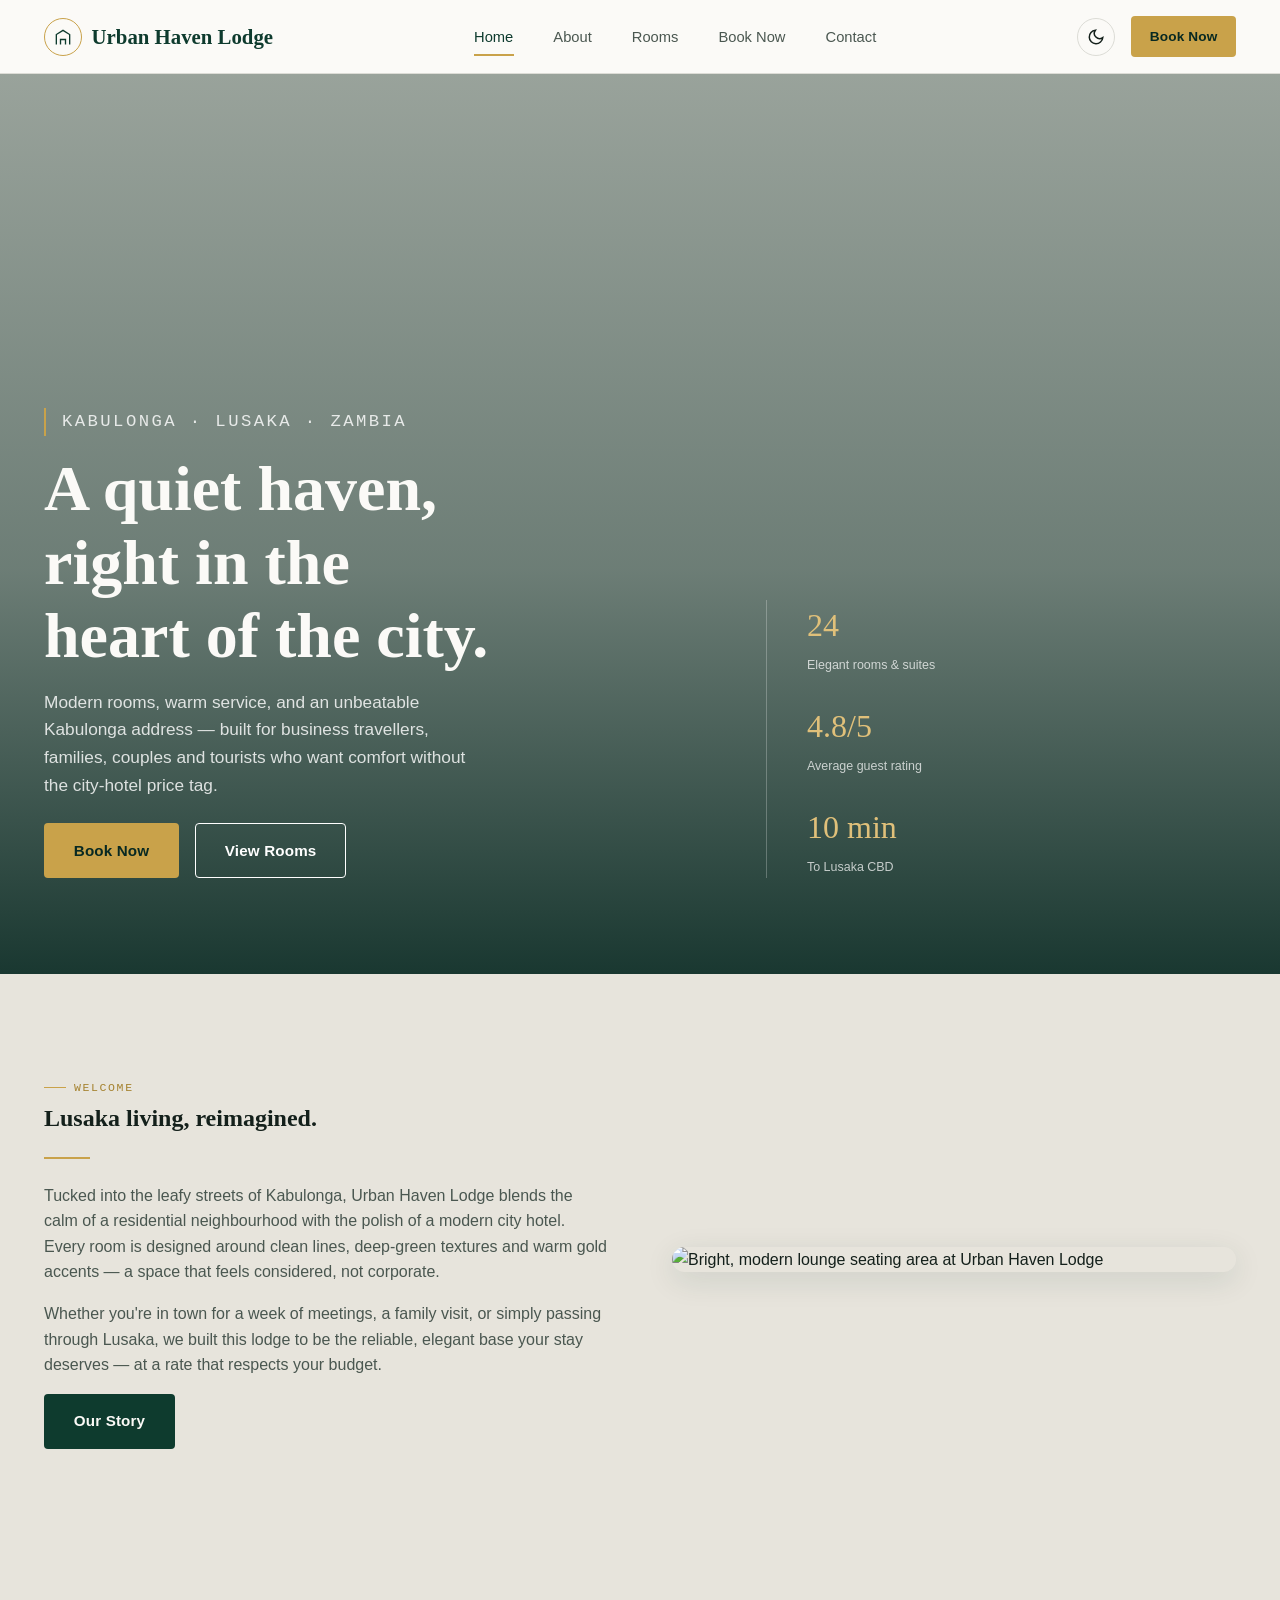
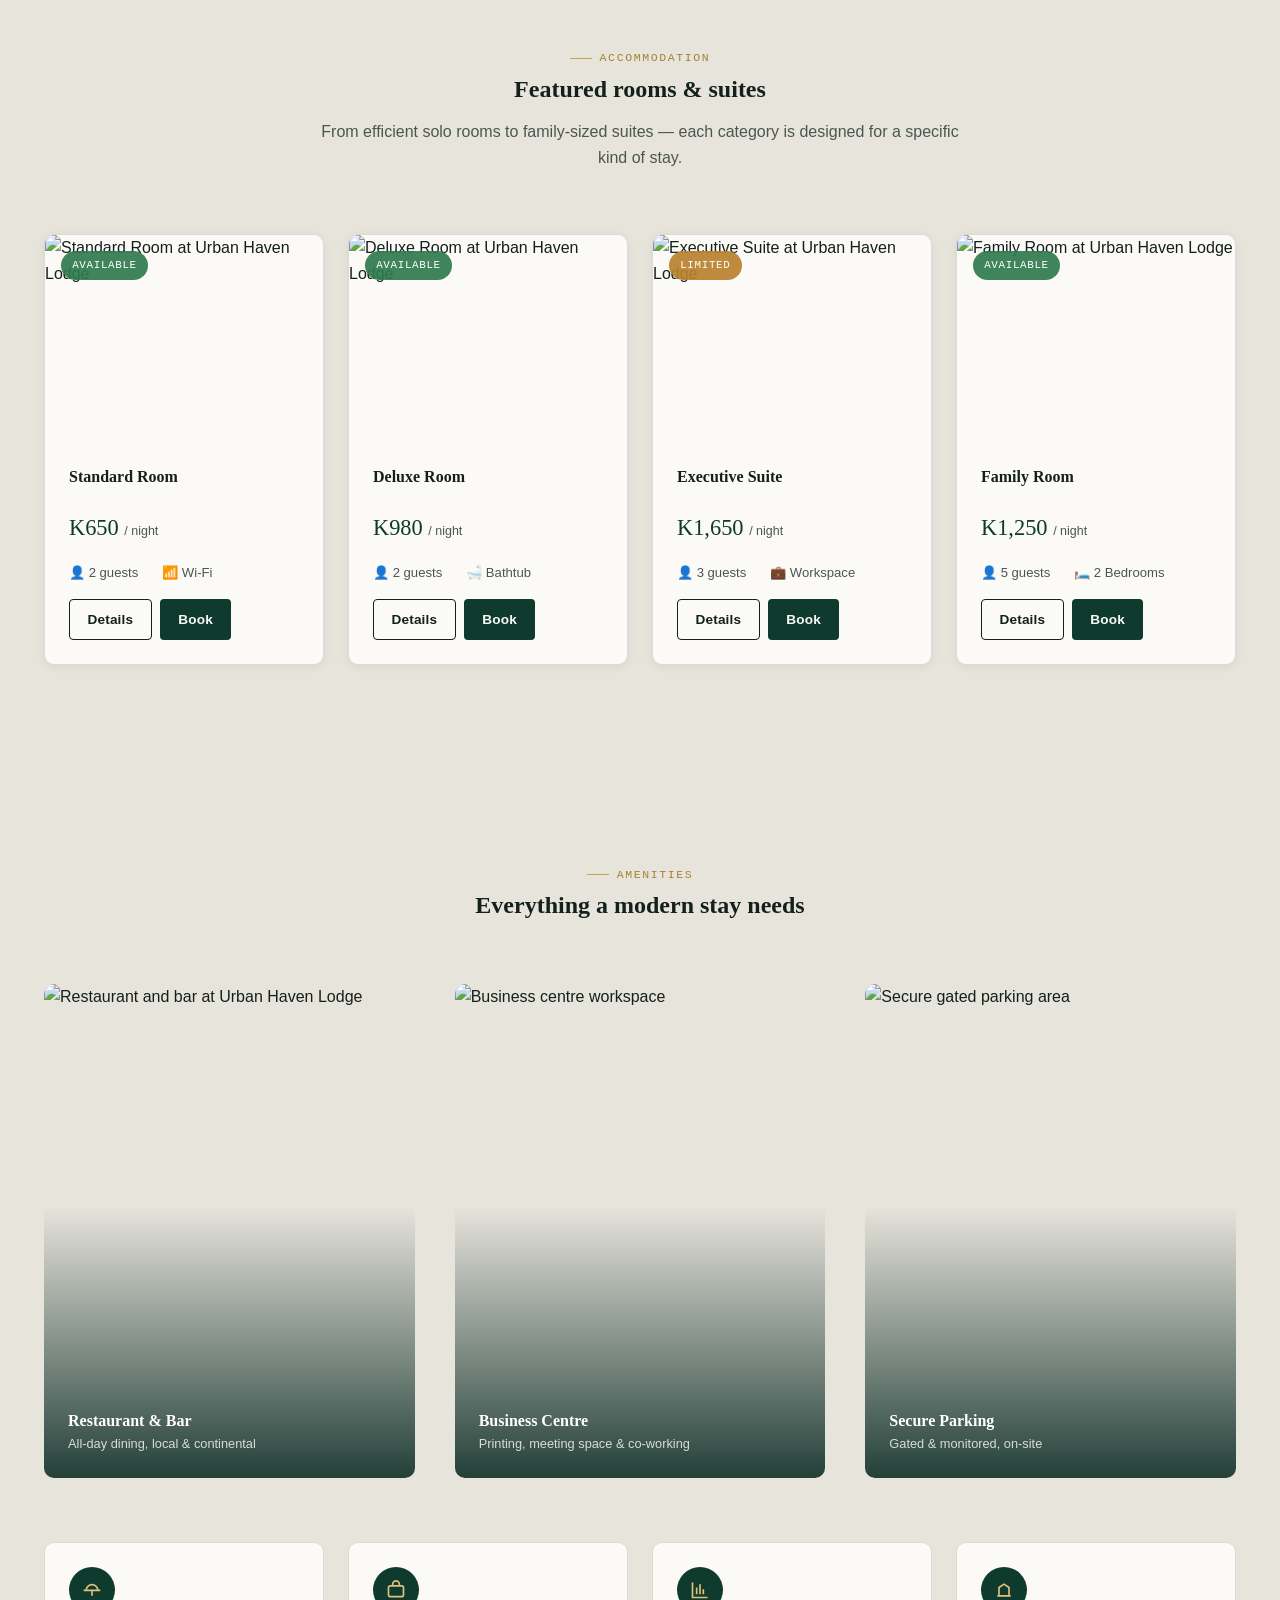
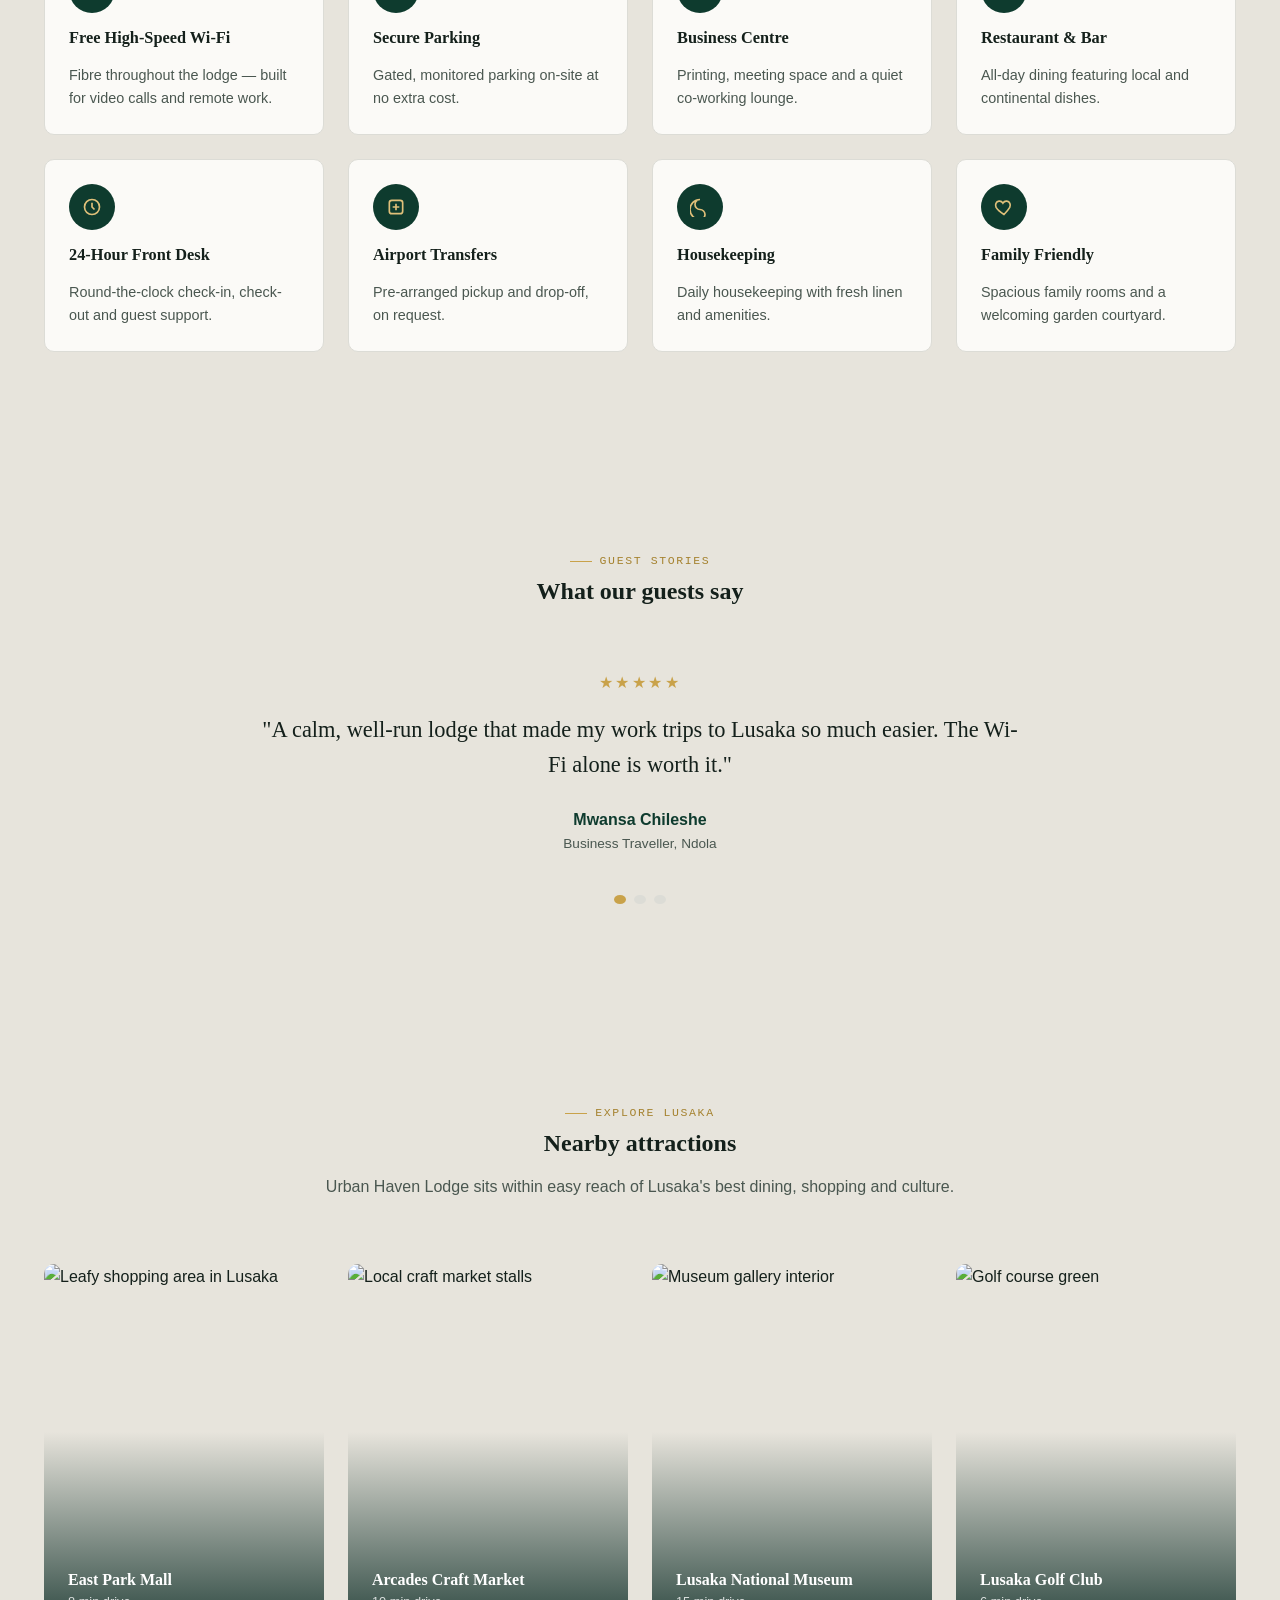
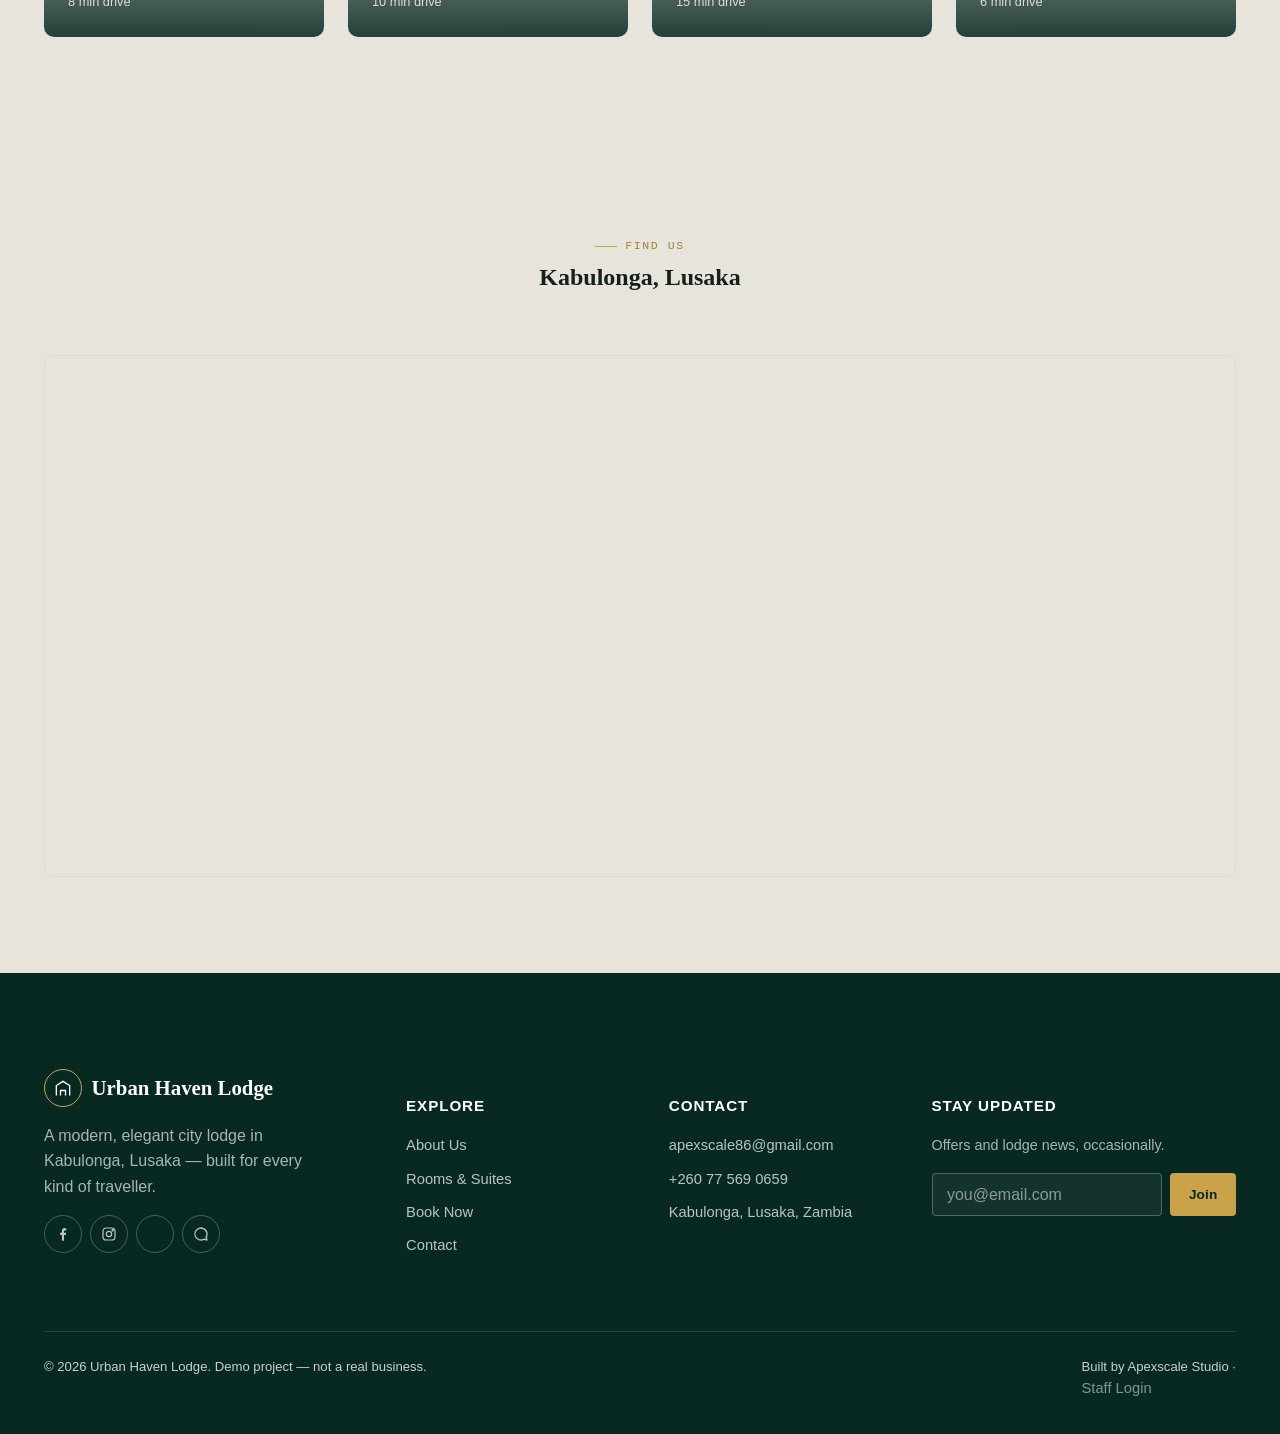
==== commit 6b95cc41: "Update contact phone number in index.html" ====
--- a/index.html
+++ b/index.html
@@ -339,7 +339,7 @@
       <div>
         <h5>Contact</h5>
         <a href="mailto:apexscale86@gmail.com">apexscale86@gmail.com</a>
-        <a href="tel:+260974656749">+260 97 465 6749</a>
+        <a href="tel:+260775690659">+260 77 569 0659</a>
         <a href="#">Kabulonga, Lusaka, Zambia</a>
       </div>
       <div>
